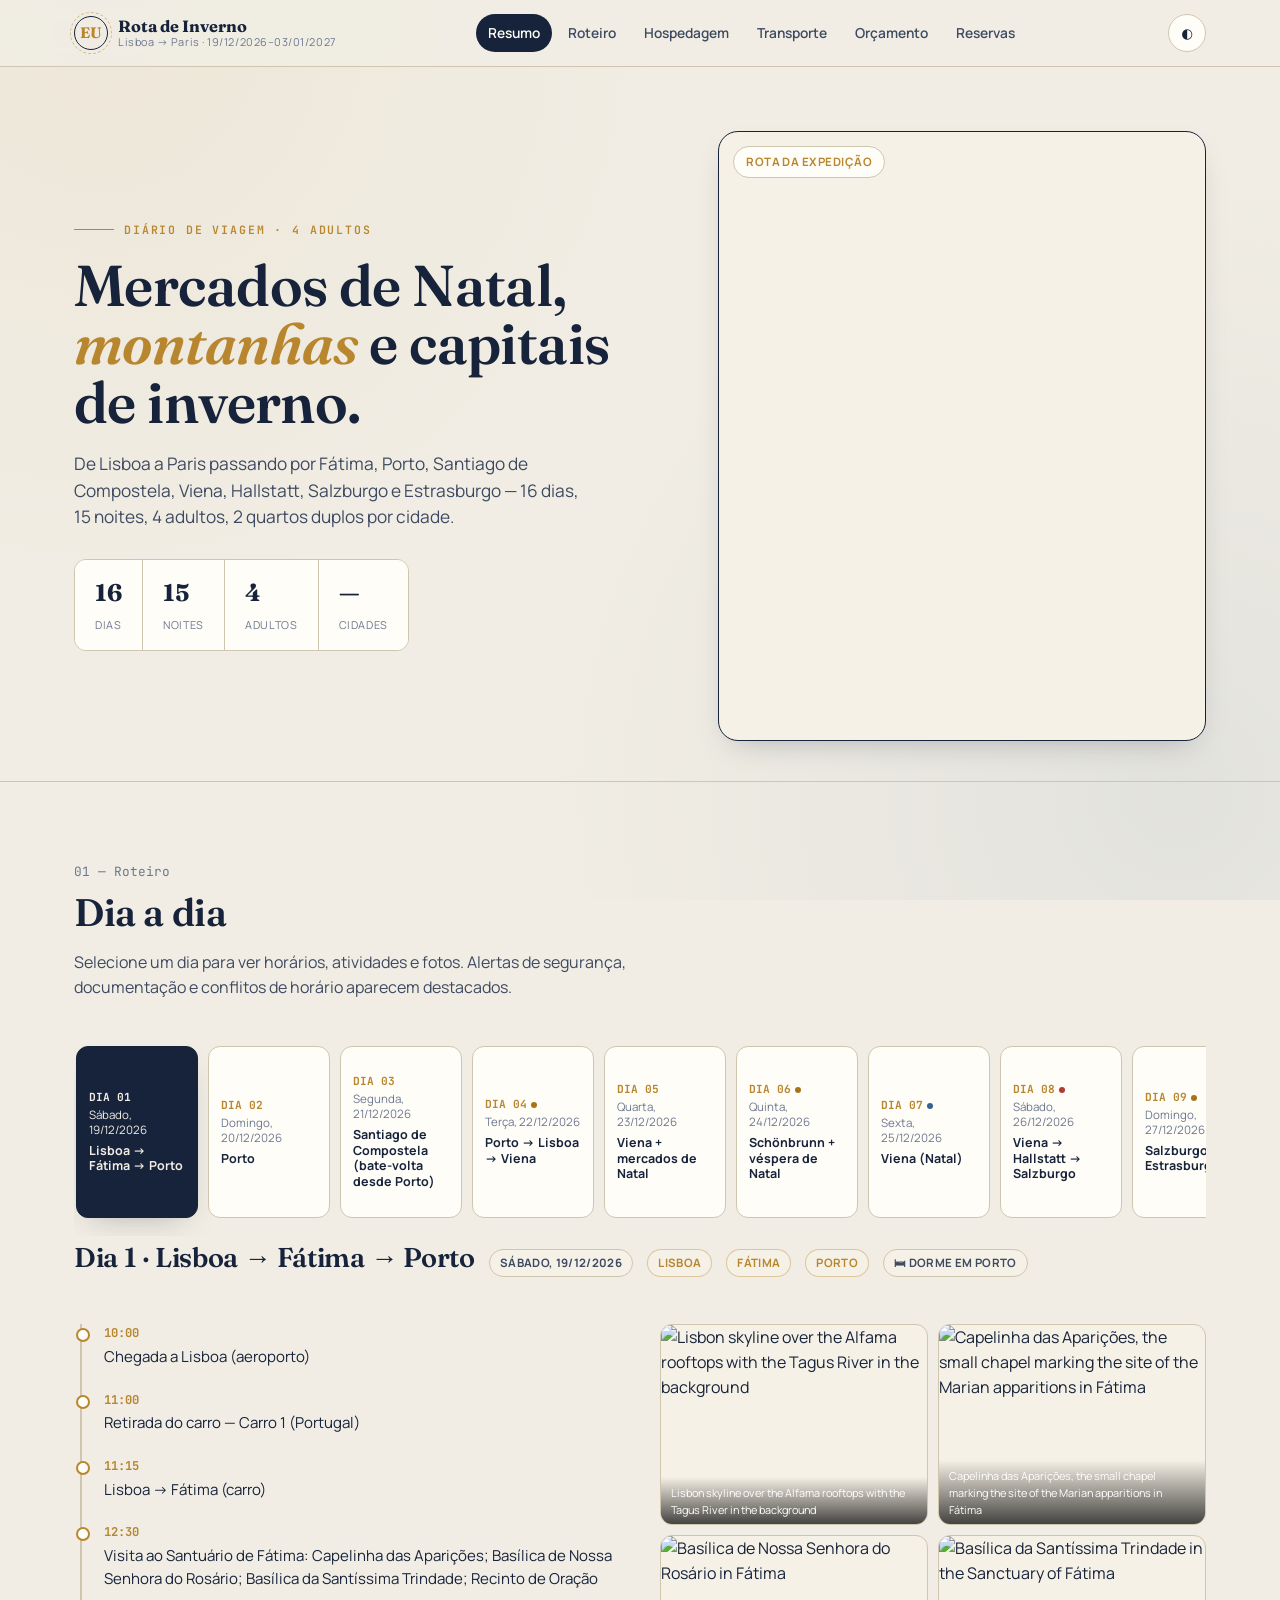
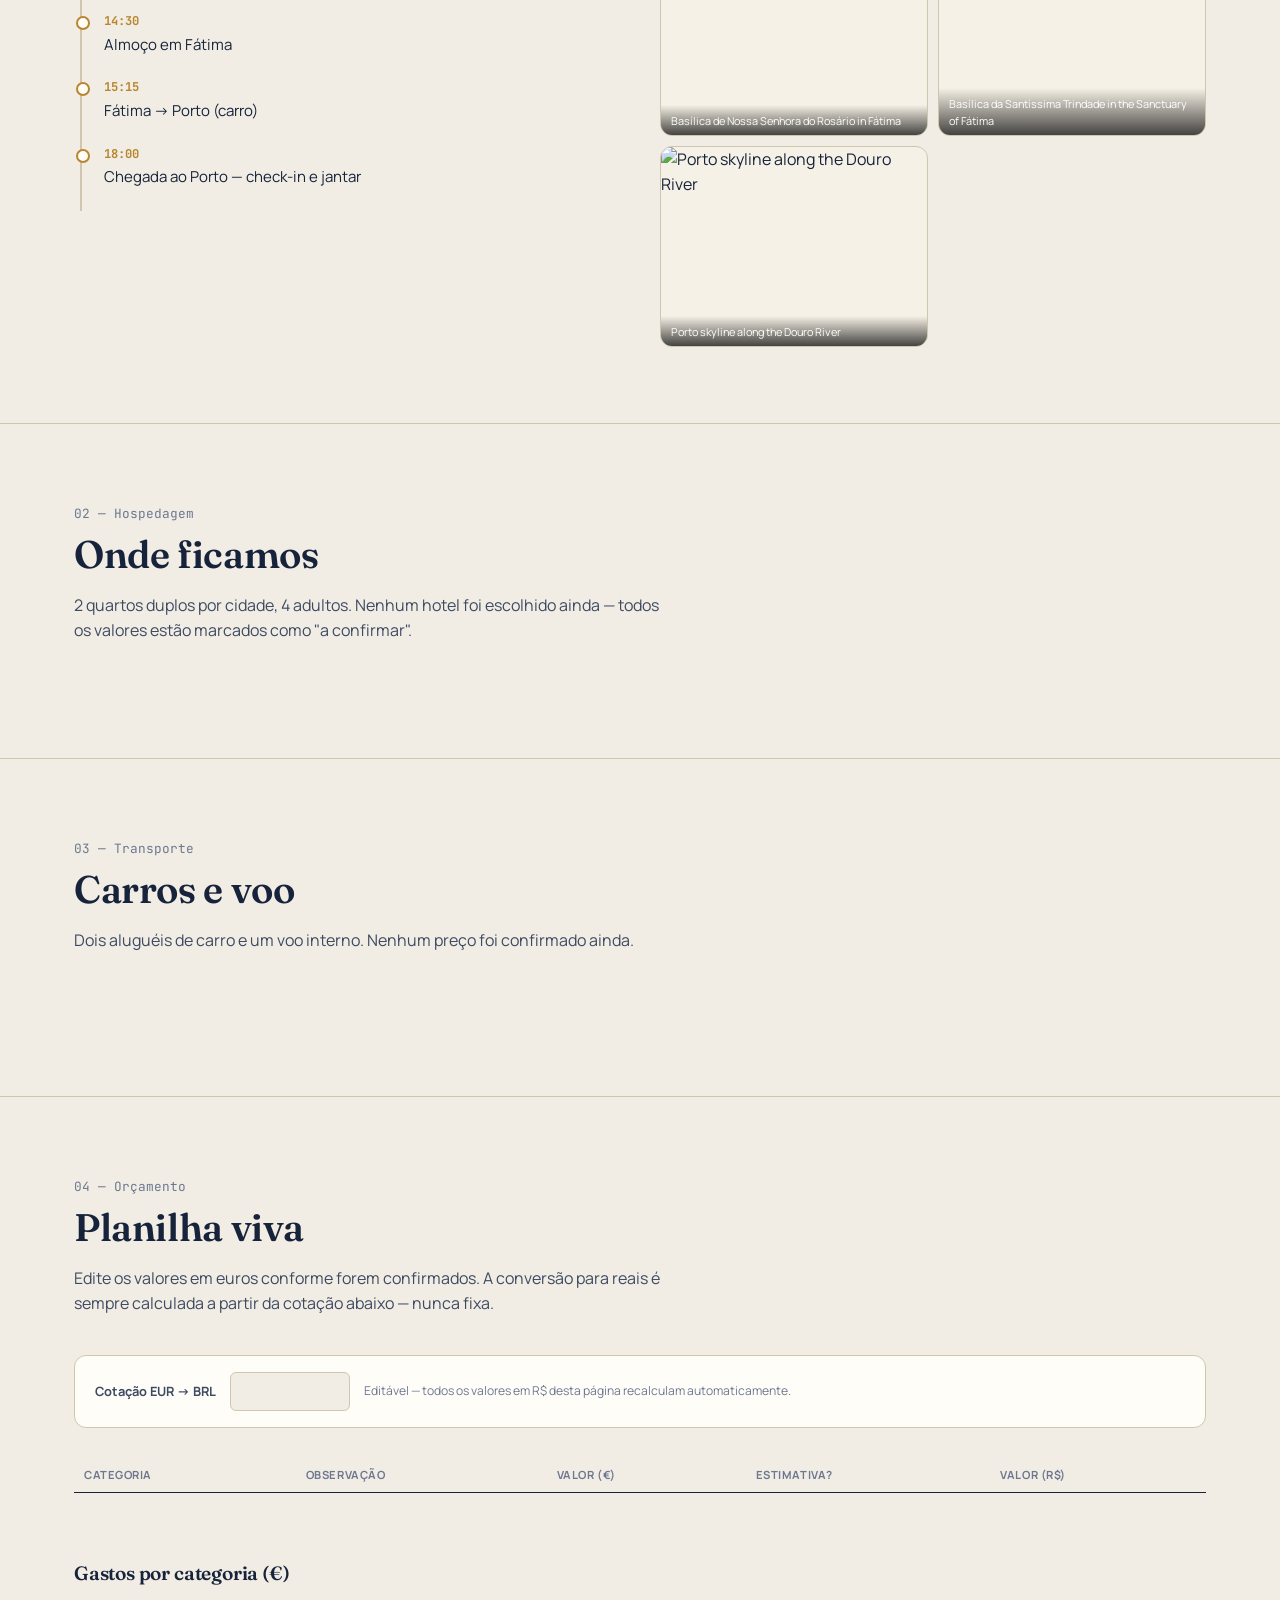
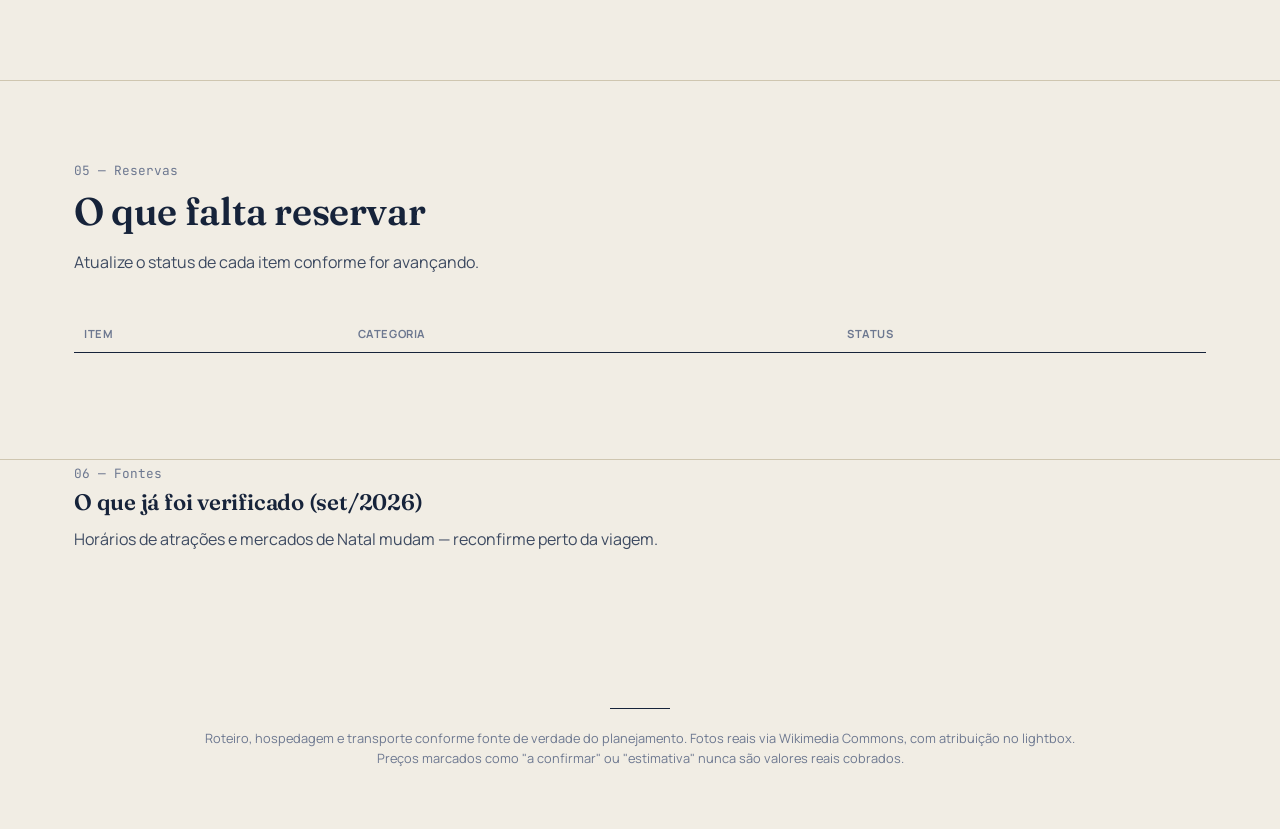
==== rota-de-inverno-site/index.html @ 92393c7c "Add files via upload" ====
<!DOCTYPE html>
<html lang="pt-BR">
<head>
<meta charset="UTF-8" />
<meta name="viewport" content="width=device-width, initial-scale=1.0" />
<title>Inverno Europeu 2026/2027 — Diário de Viagem</title>
<meta name="description" content="Roteiro interativo de 16 dias por Portugal, Espanha, Áustria e França — dezembro de 2026 a janeiro de 2027." />

<link rel="preconnect" href="https://fonts.googleapis.com">
<link rel="stylesheet" href="css/styles.css" />
<link rel="stylesheet" href="https://cdnjs.cloudflare.com/ajax/libs/leaflet/1.9.4/leaflet.min.css" />
<link rel="icon" href="data:image/svg+xml,%3Csvg xmlns='http://www.w3.org/2000/svg' viewBox='0 0 100 100'%3E%3Ccircle cx='50' cy='50' r='46' fill='none' stroke='%23b8862f' stroke-width='6'/%3E%3Ctext x='50' y='64' font-size='46' text-anchor='middle' font-family='Georgia,serif' fill='%2316233a'%3E%E2%9D%84%3C/text%3E%3C/svg%3E">
</head>
<body>

<div class="scroll-progress" id="scrollProgress"></div>

<header class="topbar">
  <div class="topbar-inner">
    <div class="brand">
      <div class="brand-mark">EU</div>
      <div class="brand-text">
        <strong>Rota de Inverno</strong>
        <span>Lisboa → Paris · 19/12/2026–03/01/2027</span>
      </div>
    </div>
    <nav class="navlinks" id="navlinks">
      <a href="#resumo" data-nav>Resumo</a>
      <a href="#roteiro" data-nav>Roteiro</a>
      <a href="#hospedagem" data-nav>Hospedagem</a>
      <a href="#transporte" data-nav>Transporte</a>
      <a href="#orcamento" data-nav>Orçamento</a>
      <a href="#reservas" data-nav>Reservas</a>
    </nav>
    <div class="topbar-actions">
      <button class="icon-btn" id="themeToggle" title="Alternar modo claro/escuro" aria-label="Alternar tema">◐</button>
      <button class="icon-btn mobile-menu-btn" id="mobileMenuBtn" title="Menu" aria-label="Abrir menu">☰</button>
    </div>
  </div>
  <nav class="mobile-nav" id="mobileNav">
    <a href="#resumo" data-nav>Resumo</a>
    <a href="#roteiro" data-nav>Roteiro</a>
    <a href="#hospedagem" data-nav>Hospedagem</a>
    <a href="#transporte" data-nav>Transporte</a>
    <a href="#orcamento" data-nav>Orçamento</a>
    <a href="#reservas" data-nav>Reservas</a>
  </nav>
</header>

<!-- ================= HERO / RESUMO ================= -->
<section class="hero" id="resumo">
  <div class="container hero-grid">
    <div>
      <div class="hero-kicker"><span class="rule"></span><span class="eyebrow">Diário de viagem · 4 adultos</span></div>
      <h1>Mercados de Natal,<br><em>montanhas</em> e capitais<br>de inverno.</h1>
      <p class="hero-sub">De Lisboa a Paris passando por Fátima, Porto, Santiago de Compostela, Viena, Hallstatt, Salzburgo e Estrasburgo — 16 dias, 15 noites, 4 adultos, 2 quartos duplos por cidade.</p>
      <div class="hero-stats">
        <div class="hero-stat"><b>16</b><span>Dias</span></div>
        <div class="hero-stat"><b>15</b><span>Noites</span></div>
        <div class="hero-stat"><b>4</b><span>Adultos</span></div>
        <div class="hero-stat"><b id="statCities">—</b><span>Cidades</span></div>
      </div>
    </div>
    <div class="hero-map-wrap">
      <span class="map-badge">Rota da expedição</span>
      <div id="route-map"></div>
    </div>
  </div>
</section>

<!-- ================= ROTEIRO ================= -->
<section class="section" id="roteiro">
  <div class="container">
    <div class="section-head">
      <div>
        <span class="section-num">01 — Roteiro</span>
        <h2>Dia a dia</h2>
        <p class="section-desc">Selecione um dia para ver horários, atividades e fotos. Alertas de segurança, documentação e conflitos de horário aparecem destacados.</p>
      </div>
    </div>
    <div class="day-rail" id="dayRail"></div>
    <div class="day-panel" id="dayPanel"></div>
  </div>
</section>

<!-- ================= HOSPEDAGEM ================= -->
<section class="section" id="hospedagem">
  <div class="container">
    <div class="section-head">
      <div>
        <span class="section-num">02 — Hospedagem</span>
        <h2>Onde ficamos</h2>
        <p class="section-desc">2 quartos duplos por cidade, 4 adultos. Nenhum hotel foi escolhido ainda — todos os valores estão marcados como "a confirmar".</p>
      </div>
    </div>
    <div class="grid-3" id="hospedagemGrid"></div>
  </div>
</section>

<!-- ================= TRANSPORTE ================= -->
<section class="section" id="transporte">
  <div class="container">
    <div class="section-head">
      <div>
        <span class="section-num">03 — Transporte</span>
        <h2>Carros e voo</h2>
        <p class="section-desc">Dois aluguéis de carro e um voo interno. Nenhum preço foi confirmado ainda.</p>
      </div>
    </div>
    <div class="grid-3" id="transporteGrid"></div>
    <div class="doc-alerts" id="docAlerts"></div>
  </div>
</section>

<!-- ================= ORÇAMENTO ================= -->
<section class="section" id="orcamento">
  <div class="container">
    <div class="section-head">
      <div>
        <span class="section-num">04 — Orçamento</span>
        <h2>Planilha viva</h2>
        <p class="section-desc">Edite os valores em euros conforme forem confirmados. A conversão para reais é sempre calculada a partir da cotação abaixo — nunca fixa.</p>
      </div>
    </div>

    <div class="rate-box">
      <label for="rateInput">Cotação EUR → BRL</label>
      <input type="number" id="rateInput" step="0.01" min="0.01" />
      <span class="rate-note">Editável — todos os valores em R$ desta página recalculam automaticamente.</span>
    </div>

    <div class="table-scroll">
      <table class="budget-table">
        <thead>
          <tr><th>Categoria</th><th>Observação</th><th>Valor (€)</th><th>Estimativa?</th><th>Valor (R$)</th></tr>
        </thead>
        <tbody id="budgetBody"></tbody>
      </table>
    </div>

    <div class="totals-row" id="budgetTotals"></div>

    <h3 style="margin-bottom:16px; font-size:1.2rem;">Gastos por categoria (€)</h3>
    <div class="bars" id="budgetBars"></div>
  </div>
</section>

<!-- ================= RESERVAS ================= -->
<section class="section" id="reservas">
  <div class="container">
    <div class="section-head">
      <div>
        <span class="section-num">05 — Reservas</span>
        <h2>O que falta reservar</h2>
        <p class="section-desc">Atualize o status de cada item conforme for avançando.</p>
      </div>
    </div>
    <div class="table-scroll">
      <table class="reservas-table">
        <thead><tr><th>Item</th><th>Categoria</th><th>Status</th></tr></thead>
        <tbody id="reservasBody"></tbody>
      </table>
    </div>
  </div>
</section>

<section class="section" id="fontes" style="padding-top:0;">
  <div class="container">
    <div class="section-head">
      <div>
        <span class="section-num">06 — Fontes</span>
        <h2 style="font-size:1.4rem;">O que já foi verificado (set/2026)</h2>
        <p class="section-desc">Horários de atrações e mercados de Natal mudam — reconfirme perto da viagem.</p>
      </div>
    </div>
    <ul id="fontesList" style="list-style:none; padding:0; margin:0; display:flex; flex-direction:column; gap:8px;"></ul>
  </div>
</section>

<footer class="footer">
  <div class="rule"></div>
  <p>Roteiro, hospedagem e transporte conforme fonte de verdade do planejamento. Fotos reais via Wikimedia Commons, com atribuição no lightbox.<br>Preços marcados como "a confirmar" ou "estimativa" nunca são valores reais cobrados.</p>
</footer>

<!-- Lightbox -->
<div class="lightbox" id="lightbox">
  <button class="lightbox-close" id="lightboxClose">×</button>
  <img id="lightboxImg" src="" alt="" />
  <div class="lightbox-cap" id="lightboxCap"></div>
</div>

<script src="https://cdnjs.cloudflare.com/ajax/libs/leaflet/1.9.4/leaflet.min.js"></script>
<script src="js/data.js"></script>
<script src="js/images-data.js"></script>
<script src="js/app.js"></script>
</body>
</html>
---- rota-de-inverno-site/css/styles.css ----
@import url('https://fonts.googleapis.com/css2?family=Fraunces:ital,opsz,wght@0,9..144,400;0,9..144,500;0,9..144,600;0,9..144,700;1,9..144,500&family=Manrope:wght@400;500;600;700;800&family=JetBrains+Mono:wght@400;600&display=swap');

:root {
  --bg: #f1ede4;
  --bg-alt: #e8e2d4;
  --surface: #fffdf8;
  --surface-2: #f6f1e6;
  --ink: #16233a;
  --ink-soft: #3d4a61;
  --ink-faint: #6d7890;
  --line: #cfc6b0;
  --line-strong: #16233a;
  --navy: #16233a;
  --navy-deep: #0d1626;
  --frost: #dfe8ec;
  --gold: #b8862f;
  --gold-soft: #d9ac5c;
  --ember: #a8432f;
  --pine: #3c5c4a;
  --danger: #b23b30;
  --danger-bg: #f7e3df;
  --warning: #a97417;
  --warning-bg: #f6ecd6;
  --info: #35638a;
  --info-bg: #dfe9f1;
  --success: #3c6b4f;
  --success-bg: #e0ebe2;
  --shadow: 0 12px 32px -16px rgba(22, 35, 58, 0.35);
  --radius-s: 6px;
  --radius-m: 12px;
  --radius-l: 20px;
  --font-display: 'Fraunces', 'Georgia', serif;
  --font-body: 'Manrope', system-ui, sans-serif;
  --font-mono: 'JetBrains Mono', monospace;
  color-scheme: light;
}

:root[data-theme="dark"] {
  --bg: #0d1420;
  --bg-alt: #0a0f18;
  --surface: #131c2c;
  --surface-2: #182236;
  --ink: #eef1f6;
  --ink-soft: #b7c2d6;
  --ink-faint: #7c8aa3;
  --line: #2a3550;
  --line-strong: #4a5b80;
  --navy: #dfe8ec;
  --navy-deep: #f1ede4;
  --frost: #182236;
  --gold: #e0b463;
  --gold-soft: #edcb8c;
  --ember: #d9705a;
  --pine: #7fb096;
  --danger: #e2695a;
  --danger-bg: #331d1b;
  --warning: #e0b463;
  --warning-bg: #332a15;
  --info: #7bacd6;
  --info-bg: #16283a;
  --success: #7fc298;
  --success-bg: #16301f;
  --shadow: 0 20px 44px -18px rgba(0, 0, 0, 0.6);
  color-scheme: dark;
}

@media (prefers-color-scheme: dark) {
  :root:not([data-theme="light"]) {
    --bg: #0d1420;
    --bg-alt: #0a0f18;
    --surface: #131c2c;
    --surface-2: #182236;
    --ink: #eef1f6;
    --ink-soft: #b7c2d6;
    --ink-faint: #7c8aa3;
    --line: #2a3550;
    --line-strong: #4a5b80;
    --navy: #dfe8ec;
    --navy-deep: #f1ede4;
    --frost: #182236;
    --gold: #e0b463;
    --gold-soft: #edcb8c;
    --ember: #d9705a;
    --pine: #7fb096;
    --danger: #e2695a;
    --danger-bg: #331d1b;
    --warning: #e0b463;
    --warning-bg: #332a15;
    --info: #7bacd6;
    --info-bg: #16283a;
    --success: #7fc298;
    --success-bg: #16301f;
    --shadow: 0 20px 44px -18px rgba(0, 0, 0, 0.6);
    color-scheme: dark;
  }
}

* { box-sizing: border-box; }
html { scroll-behavior: smooth; }
body {
  margin: 0;
  background: var(--bg);
  color: var(--ink);
  font-family: var(--font-body);
  font-size: 16px;
  line-height: 1.55;
  transition: background .3s ease, color .3s ease;
  background-image:
    radial-gradient(circle at 8% 4%, rgba(184,134,47,0.06), transparent 40%),
    radial-gradient(circle at 92% 88%, rgba(53,99,138,0.08), transparent 45%);
  background-attachment: fixed;
}
img { max-width: 100%; display: block; }
a { color: inherit; }
h1, h2, h3, h4 { font-family: var(--font-display); font-weight: 600; margin: 0; letter-spacing: -0.01em; }
p { margin: 0; }
button { font-family: var(--font-body); cursor: pointer; }
.mono { font-family: var(--font-mono); }

.eyebrow {
  font-family: var(--font-mono);
  text-transform: uppercase;
  letter-spacing: 0.16em;
  font-size: 0.72rem;
  color: var(--gold);
  font-weight: 600;
}

.container { max-width: 1180px; margin: 0 auto; padding: 0 24px; }

/* ---------------- Topbar ---------------- */
.topbar {
  position: sticky; top: 0; z-index: 100;
  background: color-mix(in srgb, var(--bg) 88%, transparent);
  backdrop-filter: blur(10px);
  border-bottom: 1px solid var(--line);
}
.topbar-inner {
  max-width: 1180px; margin: 0 auto; padding: 14px 24px;
  display: flex; align-items: center; justify-content: space-between; gap: 16px;
}
.brand { display: flex; align-items: center; gap: 10px; }
.brand-mark {
  width: 34px; height: 34px; border-radius: 50%;
  border: 1.5px solid var(--line-strong);
  display: flex; align-items: center; justify-content: center;
  font-family: var(--font-display); font-weight: 700; font-size: 0.95rem;
  color: var(--gold);
  position: relative;
}
.brand-mark::after {
  content: ''; position: absolute; inset: -5px;
  border: 1px dashed var(--gold); border-radius: 50%; opacity: 0.5;
}
.brand-text { display: flex; flex-direction: column; line-height: 1.1; }
.brand-text strong { font-family: var(--font-display); font-size: 1.02rem; }
.brand-text span { font-size: 0.68rem; color: var(--ink-faint); letter-spacing: 0.05em; }

.navlinks { display: flex; gap: 4px; }
.navlinks a {
  text-decoration: none; font-size: 0.86rem; font-weight: 600; color: var(--ink-soft);
  padding: 8px 12px; border-radius: 999px; transition: all .2s ease;
  position: relative;
}
.navlinks a:hover { color: var(--ink); background: var(--surface-2); }
.navlinks a.active { color: var(--bg); background: var(--ink); }
:root[data-theme="dark"] .navlinks a.active,
@media (prefers-color-scheme: dark) { .navlinks a.active { color: var(--navy-deep); background: var(--gold-soft); } }
.navlinks a.active { color: var(--surface); background: var(--navy); }

.topbar-actions { display: flex; align-items: center; gap: 10px; }
.icon-btn {
  width: 38px; height: 38px; border-radius: 50%; border: 1px solid var(--line);
  background: var(--surface); color: var(--ink); display: flex; align-items: center; justify-content: center;
  transition: all .2s ease;
}
.icon-btn:hover { border-color: var(--gold); color: var(--gold); }
.mobile-menu-btn { display: none; }
.mobile-nav {
  display: none; flex-direction: column; gap: 2px; padding: 8px 24px 16px;
  border-top: 1px solid var(--line);
}
.mobile-nav a {
  text-decoration: none; color: var(--ink-soft); font-weight: 700; font-size: 0.92rem;
  padding: 12px 4px; border-bottom: 1px dashed var(--line);
}
.mobile-nav a.active { color: var(--gold); }
.mobile-nav.open { display: flex; }

/* ---------------- Hero ---------------- */
.hero {
  position: relative; padding: 64px 0 40px; overflow: hidden;
  border-bottom: 1px solid var(--line);
}
.hero-grid { display: grid; grid-template-columns: 1.1fr 0.9fr; gap: 48px; align-items: center; }
.hero-kicker { display: flex; align-items: center; gap: 10px; margin-bottom: 18px; }
.hero-kicker .rule { width: 40px; height: 1px; background: var(--gold); }
.hero h1 {
  font-size: clamp(2.4rem, 5vw, 3.6rem); line-height: 1.02; margin-bottom: 18px;
}
.hero h1 em { font-style: italic; color: var(--gold); }
.hero-sub { font-size: 1.08rem; color: var(--ink-soft); max-width: 46ch; margin-bottom: 28px; }
.hero-stats { display: grid; grid-template-columns: repeat(4, auto); gap: 0; border: 1px solid var(--line); border-radius: var(--radius-m); overflow: hidden; width: max-content; }
.hero-stat { padding: 14px 20px; border-right: 1px solid var(--line); background: var(--surface); }
.hero-stat:last-child { border-right: none; }
.hero-stat b { display: block; font-family: var(--font-display); font-size: 1.5rem; color: var(--navy); }
:root[data-theme="dark"] .hero-stat b { color: var(--ink); }
.hero-stat span { font-size: 0.68rem; text-transform: uppercase; letter-spacing: 0.06em; color: var(--ink-faint); }

.hero-map-wrap {
  border-radius: var(--radius-l); overflow: hidden; border: 1px solid var(--line-strong);
  box-shadow: var(--shadow); position: relative; aspect-ratio: 4/5; background: var(--surface-2);
}
#route-map { width: 100%; height: 100%; }
.map-badge {
  position: absolute; top: 14px; left: 14px; z-index: 500;
  background: var(--surface); border: 1px solid var(--line); border-radius: 999px;
  padding: 6px 12px; font-size: 0.72rem; font-weight: 700; letter-spacing: 0.04em;
  text-transform: uppercase; color: var(--gold); box-shadow: var(--shadow);
}

/* ---------------- Section shell ---------------- */
.section { padding: 76px 0; border-bottom: 1px solid var(--line); }
.section:last-of-type { border-bottom: none; }
.section-head { display: flex; justify-content: space-between; align-items: flex-end; gap: 24px; margin-bottom: 40px; flex-wrap: wrap; }
.section-head h2 { font-size: clamp(1.8rem, 3vw, 2.4rem); }
.section-num { font-family: var(--font-mono); color: var(--ink-faint); font-size: 0.8rem; }
.section-desc { color: var(--ink-soft); max-width: 60ch; margin-top: 8px; }

/* ---------------- Alerts ---------------- */
.alert { display: flex; gap: 10px; padding: 12px 16px; border-radius: var(--radius-s); font-size: 0.88rem; border: 1px solid; margin-bottom: 10px; }
.alert-icon { flex: none; font-family: var(--font-mono); font-weight: 700; }
.alert-danger { background: var(--danger-bg); color: var(--danger); border-color: color-mix(in srgb, var(--danger) 40%, transparent); }
.alert-warning { background: var(--warning-bg); color: var(--warning); border-color: color-mix(in srgb, var(--warning) 40%, transparent); }
.alert-info { background: var(--info-bg); color: var(--info); border-color: color-mix(in srgb, var(--info) 40%, transparent); }

/* ---------------- Day navigator ---------------- */
.day-rail { display: flex; gap: 10px; overflow-x: auto; padding: 6px 2px 18px; scrollbar-width: thin; }
.day-pill {
  flex: none; width: 122px; border: 1px solid var(--line); border-radius: var(--radius-m);
  background: var(--surface); padding: 12px; text-align: left; transition: all .2s ease;
}
.day-pill:hover { border-color: var(--gold); transform: translateY(-2px); }
.day-pill.active { border-color: var(--navy); background: var(--navy); box-shadow: var(--shadow); }
:root[data-theme="dark"] .day-pill.active, .day-pill.active { background: var(--navy); }
.day-pill.active .day-pill-n, .day-pill.active .day-pill-date, .day-pill.active .day-pill-title { color: var(--bg); }
:root[data-theme="dark"] .day-pill.active .day-pill-n,
:root[data-theme="dark"] .day-pill.active .day-pill-date,
:root[data-theme="dark"] .day-pill.active .day-pill-title { color: var(--navy-deep); }
.day-pill-n { font-family: var(--font-mono); font-size: 0.7rem; color: var(--gold); font-weight: 700; }
.day-pill-date { font-size: 0.72rem; color: var(--ink-faint); margin: 3px 0 6px; text-transform: capitalize; }
.day-pill-title { font-size: 0.78rem; font-weight: 700; color: var(--ink); line-height: 1.25; }
.day-pill-dot { display: inline-block; width: 6px; height: 6px; border-radius: 50%; margin-left: 4px; vertical-align: middle; }

.day-panel { display: grid; grid-template-columns: 1fr 1fr; gap: 40px; }
.day-panel-head { grid-column: 1 / -1; display: flex; align-items: baseline; gap: 14px; flex-wrap: wrap; margin-bottom: 6px; }
.day-panel-head h3 { font-size: 1.7rem; }
.badge {
  display: inline-flex; align-items: center; gap: 6px; font-size: 0.72rem; font-weight: 700;
  padding: 4px 10px; border-radius: 999px; background: var(--surface-2); border: 1px solid var(--line);
  text-transform: uppercase; letter-spacing: 0.03em; color: var(--ink-soft);
}
.badge-city { color: var(--gold); border-color: color-mix(in srgb, var(--gold) 40%, transparent); }

.timeline { display: flex; flex-direction: column; gap: 0; border-left: 2px solid var(--line); padding-left: 22px; margin-left: 6px; }
.timeline-item { position: relative; padding-bottom: 22px; }
.timeline-item::before {
  content: ''; position: absolute; left: -28px; top: 4px; width: 10px; height: 10px; border-radius: 50%;
  background: var(--surface); border: 2px solid var(--gold);
}
.timeline-item.highlight::before { background: var(--gold); }
.timeline-time { font-family: var(--font-mono); font-size: 0.76rem; color: var(--gold); font-weight: 700; }
.timeline-text { font-size: 0.94rem; color: var(--ink); margin-top: 2px; }
.timeline-item.highlight .timeline-text { font-weight: 700; }

.gallery { display: grid; grid-template-columns: 1fr 1fr; gap: 10px; align-content: start; }
.gallery-item {
  position: relative; border-radius: var(--radius-m); overflow: hidden; aspect-ratio: 4/3;
  border: 1px solid var(--line); cursor: zoom-in; background: var(--surface-2);
}
.gallery-item img { width: 100%; height: 100%; object-fit: cover; transition: transform .5s ease; }
.gallery-item:hover img { transform: scale(1.06); }
.gallery-cap {
  position: absolute; left: 0; right: 0; bottom: 0; padding: 8px 10px 6px;
  font-size: 0.68rem; color: #fff; background: linear-gradient(to top, rgba(0,0,0,0.72), transparent);
}
.gallery-placeholder {
  width: 100%; height: 100%; display: flex; align-items: center; justify-content: center; flex-direction: column; gap: 6px;
  color: var(--ink-faint); font-size: 0.7rem; text-align: center; padding: 10px;
  background: repeating-linear-gradient(135deg, var(--surface-2), var(--surface-2) 8px, var(--surface) 8px, var(--surface) 16px);
}

/* ---------------- Cards (hospedagem/transporte) ---------------- */
.grid-3 { display: grid; grid-template-columns: repeat(auto-fit, minmax(260px, 1fr)); gap: 20px; }
.card {
  background: var(--surface); border: 1px solid var(--line); border-radius: var(--radius-m);
  padding: 22px; position: relative; overflow: hidden;
}
.card::before {
  content: ''; position: absolute; top: 0; left: 0; width: 4px; height: 100%; background: var(--gold);
}
.card-head { display: flex; justify-content: space-between; align-items: flex-start; margin-bottom: 14px; }
.card-head h4 { font-size: 1.2rem; }
.card-kv { display: flex; justify-content: space-between; padding: 7px 0; border-bottom: 1px dashed var(--line); font-size: 0.86rem; }
.card-kv:last-child { border-bottom: none; }
.card-kv span:first-child { color: var(--ink-faint); }
.card-kv span:last-child { font-weight: 600; }
.pill-tbc { color: var(--warning); font-weight: 700; font-size: 0.72rem; text-transform: uppercase; background: var(--warning-bg); padding: 2px 8px; border-radius: 999px; }

.doc-alerts { margin-top: 28px; display: flex; flex-direction: column; gap: 10px; }

/* ---------------- Orçamento ---------------- */
.rate-box {
  display: flex; align-items: center; gap: 14px; background: var(--surface); border: 1px solid var(--line);
  border-radius: var(--radius-m); padding: 16px 20px; margin-bottom: 30px; flex-wrap: wrap;
}
.rate-box label { font-size: 0.8rem; color: var(--ink-soft); font-weight: 700; }
.rate-box input {
  width: 120px; padding: 8px 10px; border-radius: var(--radius-s); border: 1px solid var(--line);
  background: var(--bg); color: var(--ink); font-family: var(--font-mono); font-size: 1rem; font-weight: 700;
}
.rate-note { font-size: 0.76rem; color: var(--ink-faint); }

.table-scroll { overflow-x: auto; -webkit-overflow-scrolling: touch; margin-bottom: 30px; }
.budget-table { width: 100%; min-width: 560px; border-collapse: collapse; margin-bottom: 0; }
.budget-table th { text-align: left; font-size: 0.7rem; text-transform: uppercase; letter-spacing: 0.05em; color: var(--ink-faint); padding: 8px 10px; border-bottom: 1px solid var(--line-strong); }
.budget-table td { padding: 9px 10px; border-bottom: 1px solid var(--line); font-size: 0.88rem; vertical-align: middle; }
.budget-table tr:hover td { background: var(--surface-2); }
.budget-table input[type="number"] {
  width: 100px; padding: 6px 8px; border-radius: var(--radius-s); border: 1px solid var(--line);
  background: var(--surface); color: var(--ink); font-family: var(--font-mono);
}
.budget-table .brl-cell { color: var(--pine); font-weight: 700; font-family: var(--font-mono); }
.est-toggle { display: flex; align-items: center; gap: 6px; font-size: 0.72rem; color: var(--ink-faint); }
.totals-row { display: grid; grid-template-columns: repeat(auto-fit, minmax(200px, 1fr)); gap: 16px; margin-bottom: 36px; }
.total-card { background: var(--navy); color: var(--bg); border-radius: var(--radius-m); padding: 20px; }
:root[data-theme="dark"] .total-card { background: var(--surface-2); color: var(--ink); border: 1px solid var(--gold); }
.total-card span { font-size: 0.7rem; text-transform: uppercase; letter-spacing: 0.06em; opacity: 0.7; }
.total-card b { display: block; font-family: var(--font-display); font-size: 1.7rem; margin-top: 4px; }
.total-card small { display: block; font-size: 0.76rem; opacity: 0.75; margin-top: 2px; }

.bars { display: flex; flex-direction: column; gap: 10px; }
.bar-row { display: grid; grid-template-columns: 200px 1fr 90px; align-items: center; gap: 12px; font-size: 0.8rem; }
.bar-track { height: 12px; background: var(--surface-2); border-radius: 999px; overflow: hidden; border: 1px solid var(--line); }
.bar-fill { height: 100%; background: linear-gradient(90deg, var(--gold), var(--ember)); border-radius: 999px; transition: width .5s ease; }

/* ---------------- Reservas ---------------- */
.reservas-table { width: 100%; min-width: 420px; border-collapse: collapse; }
.reservas-table th { text-align: left; font-size: 0.7rem; text-transform: uppercase; letter-spacing: 0.05em; color: var(--ink-faint); padding: 10px; border-bottom: 1px solid var(--line-strong); }
.reservas-table td { padding: 11px 10px; border-bottom: 1px solid var(--line); font-size: 0.9rem; }
.reservas-table tr:hover td { background: var(--surface-2); }
select.status-select {
  border: 1px solid var(--line); border-radius: 999px; padding: 6px 26px 6px 12px; font-weight: 700; font-size: 0.78rem;
  font-family: var(--font-body); appearance: none; background-repeat: no-repeat; background-position: right 10px center;
  background-size: 10px;
}

/* ---------------- Lightbox ---------------- */
.lightbox { position: fixed; inset: 0; z-index: 1000; background: rgba(8,12,20,0.92); display: none; align-items: center; justify-content: center; padding: 40px; flex-direction: column; }
.lightbox.open { display: flex; }
.lightbox img { max-width: min(90vw, 1000px); max-height: 72vh; border-radius: var(--radius-m); box-shadow: var(--shadow); }
.lightbox-cap { color: #eee; font-size: 0.82rem; margin-top: 14px; max-width: 700px; text-align: center; }
.lightbox-cap a { color: var(--gold-soft); }
.lightbox-close { position: absolute; top: 24px; right: 28px; color: #fff; font-size: 1.6rem; background: none; border: none; }

/* ---------------- Footer ---------------- */
.footer { padding: 40px 0 60px; text-align: center; color: var(--ink-faint); font-size: 0.8rem; }
.footer .rule { width: 60px; height: 1px; background: var(--line-strong); margin: 0 auto 20px; }

/* ---------------- Scroll progress ---------------- */
.scroll-progress { position: fixed; top: 0; left: 0; height: 3px; background: linear-gradient(90deg, var(--gold), var(--ember)); z-index: 200; width: 0%; transition: width .1s linear; }

/* ---------------- Leaflet overrides ---------------- */
.leaflet-popup-content-wrapper { background: var(--surface); color: var(--ink); border-radius: var(--radius-s); }
.leaflet-popup-tip { background: var(--surface); }
.leaflet-container { background: var(--bg-alt); font-family: var(--font-body); }
.leaflet-tile-pane { filter: grayscale(0.55) sepia(0.18) saturate(1.1) brightness(1.02) contrast(0.96); }
:root[data-theme="dark"] .leaflet-tile-pane { filter: grayscale(0.6) sepia(0.15) saturate(0.9) brightness(0.62) contrast(1.05) invert(0.92) hue-rotate(180deg); }
@media (prefers-color-scheme: dark) {
  :root:not([data-theme="light"]) .leaflet-tile-pane { filter: grayscale(0.6) sepia(0.15) saturate(0.9) brightness(0.62) contrast(1.05) invert(0.92) hue-rotate(180deg); }
}

/* ---------------- Responsive ---------------- */
@media (max-width: 980px) {
  .hero-grid { grid-template-columns: 1fr; }
  .day-panel { grid-template-columns: 1fr; }
  .navlinks { display: none; }
  .mobile-menu-btn { display: flex; }
}
@media (max-width: 640px) {
  .hero-stats { grid-template-columns: repeat(2, 1fr); width: 100%; }
  .hero-stat { border-right: none; border-bottom: 1px solid var(--line); }
  .section { padding: 52px 0; }
  .bar-row { grid-template-columns: 110px 1fr 70px; font-size: 0.72rem; }
  .gallery { grid-template-columns: 1fr; }
}
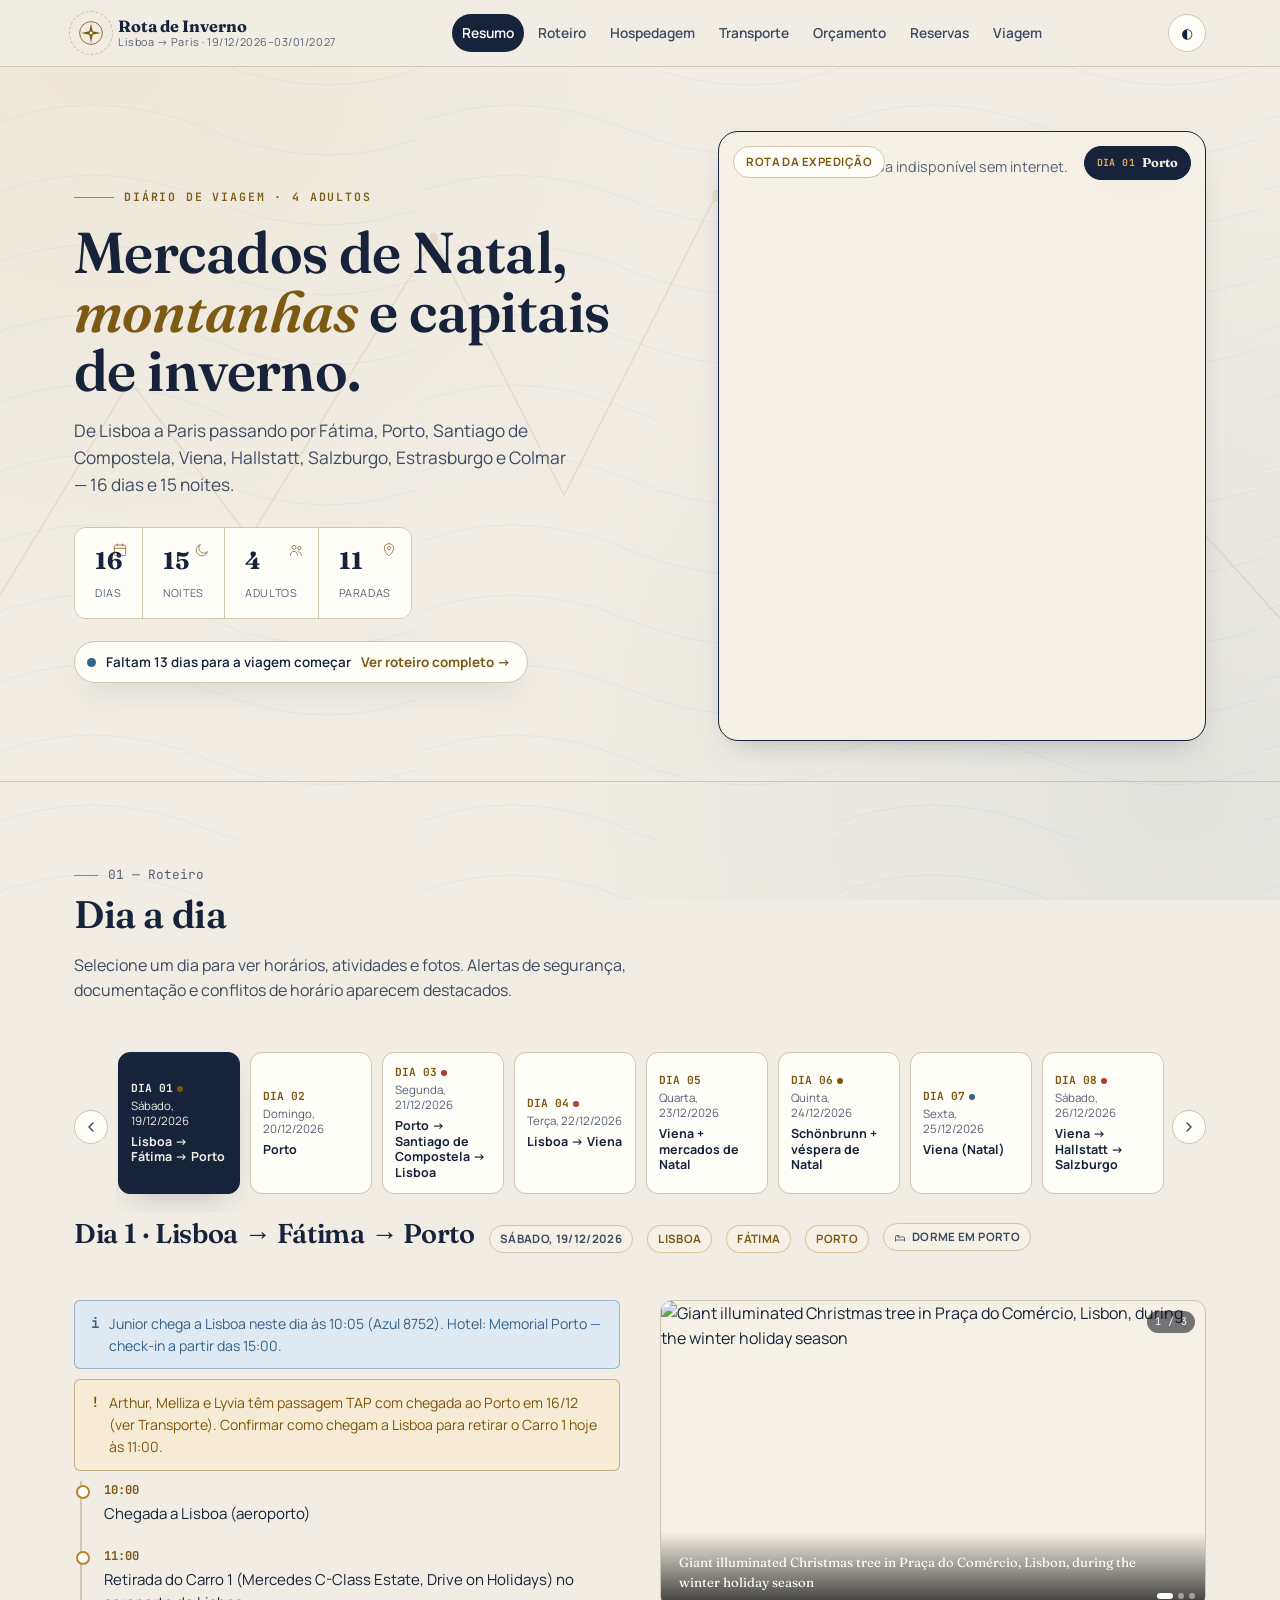
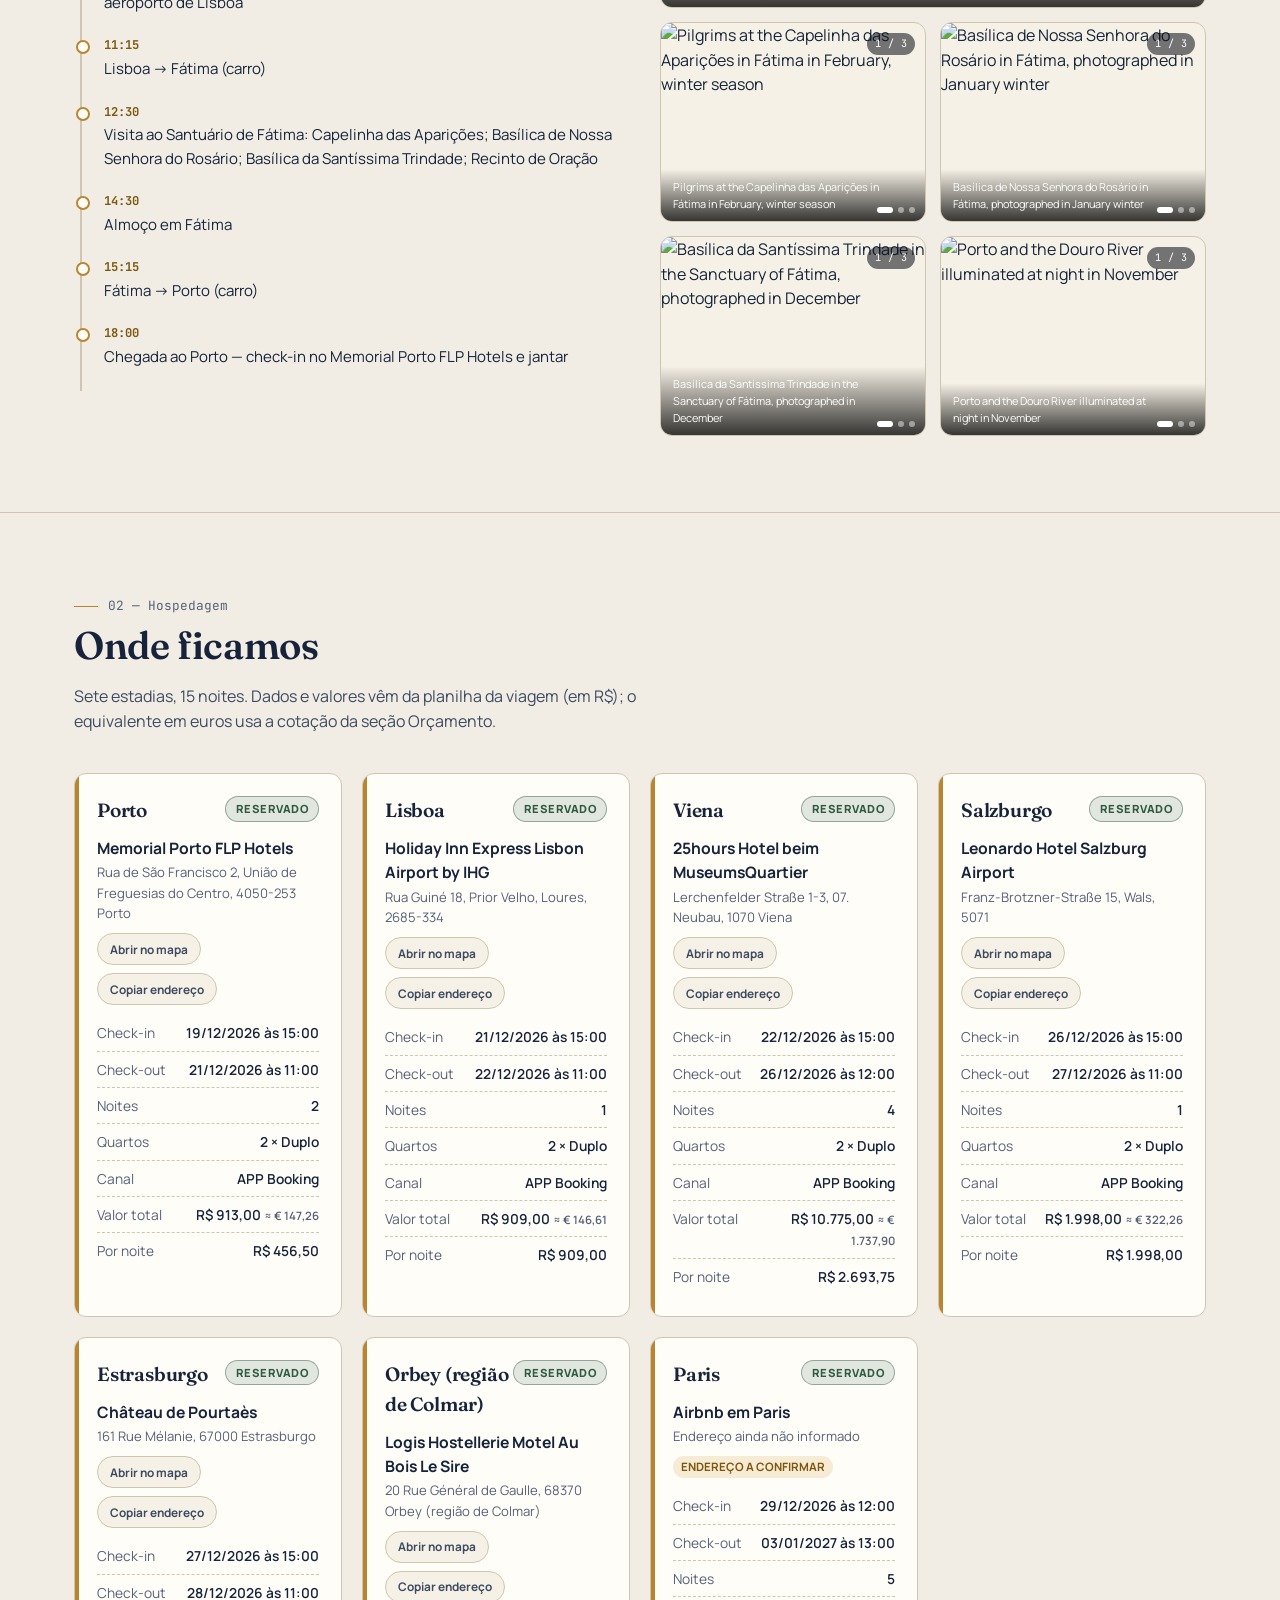
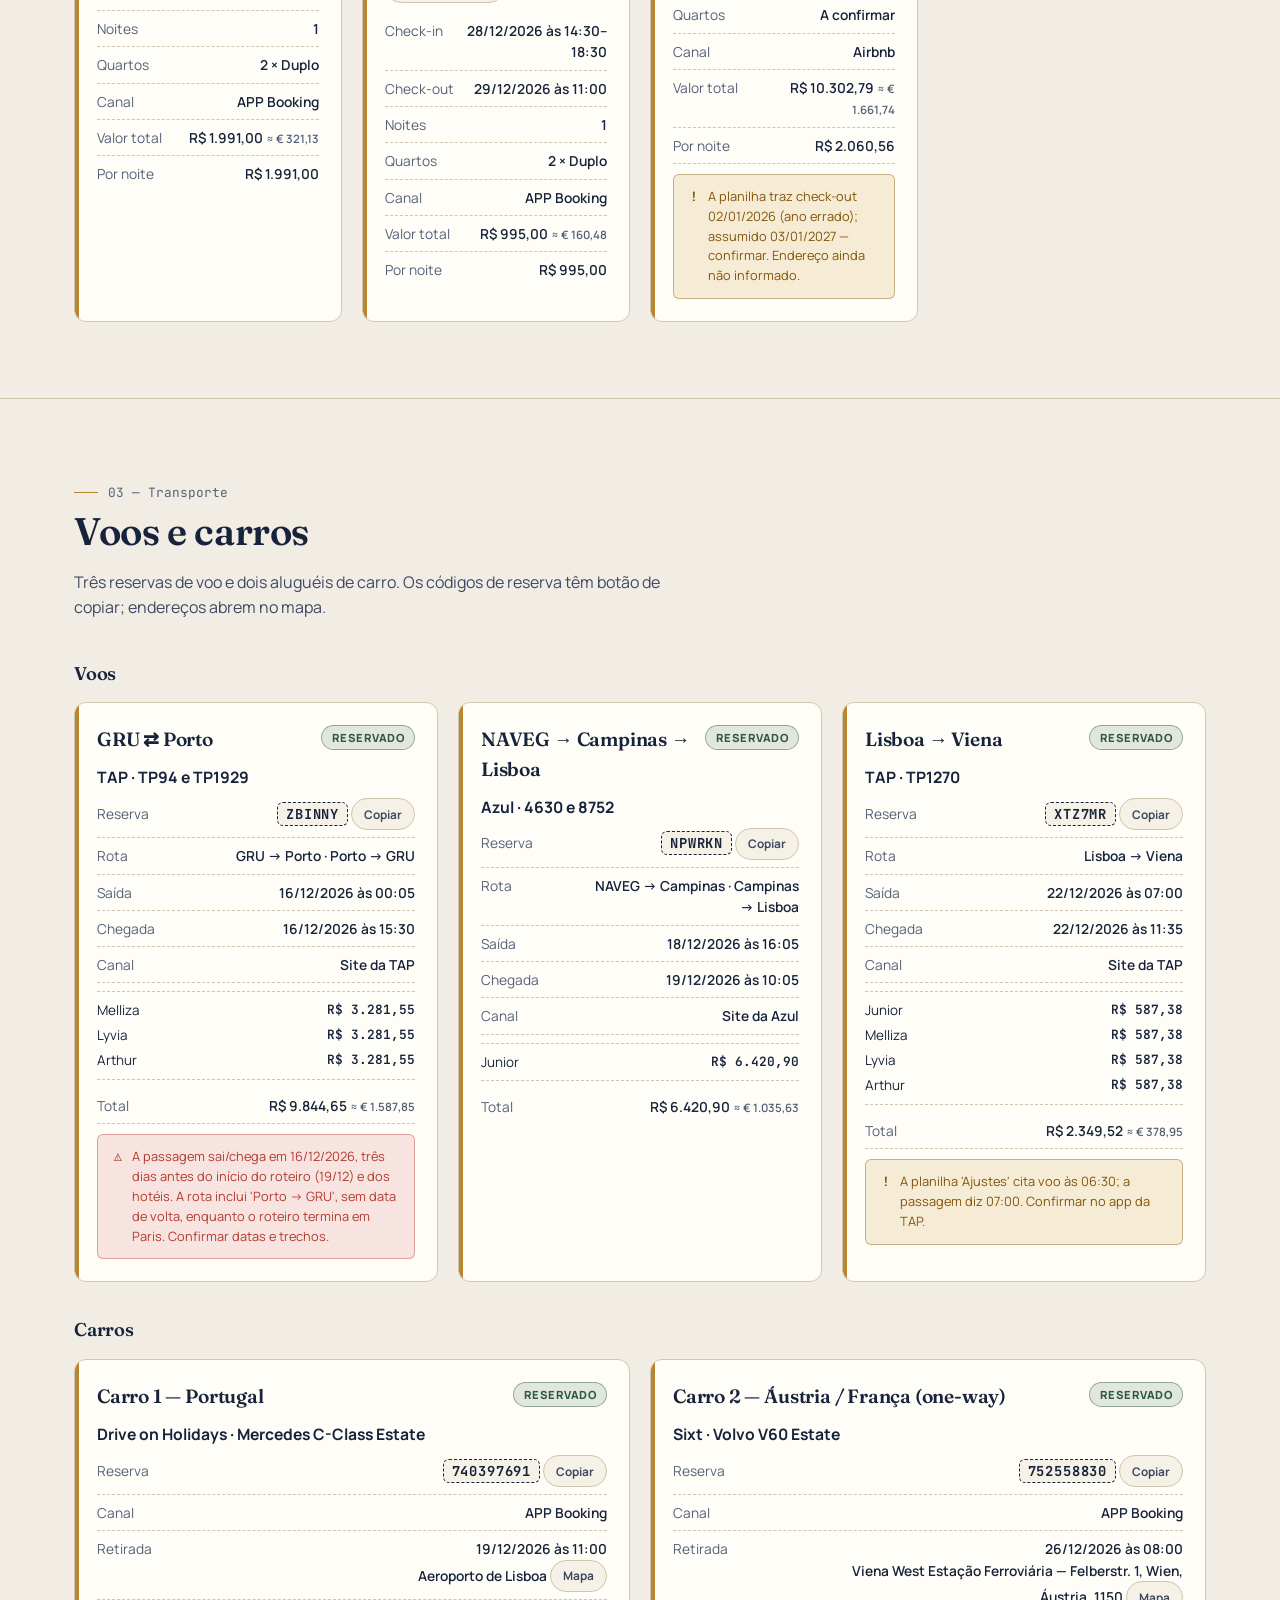
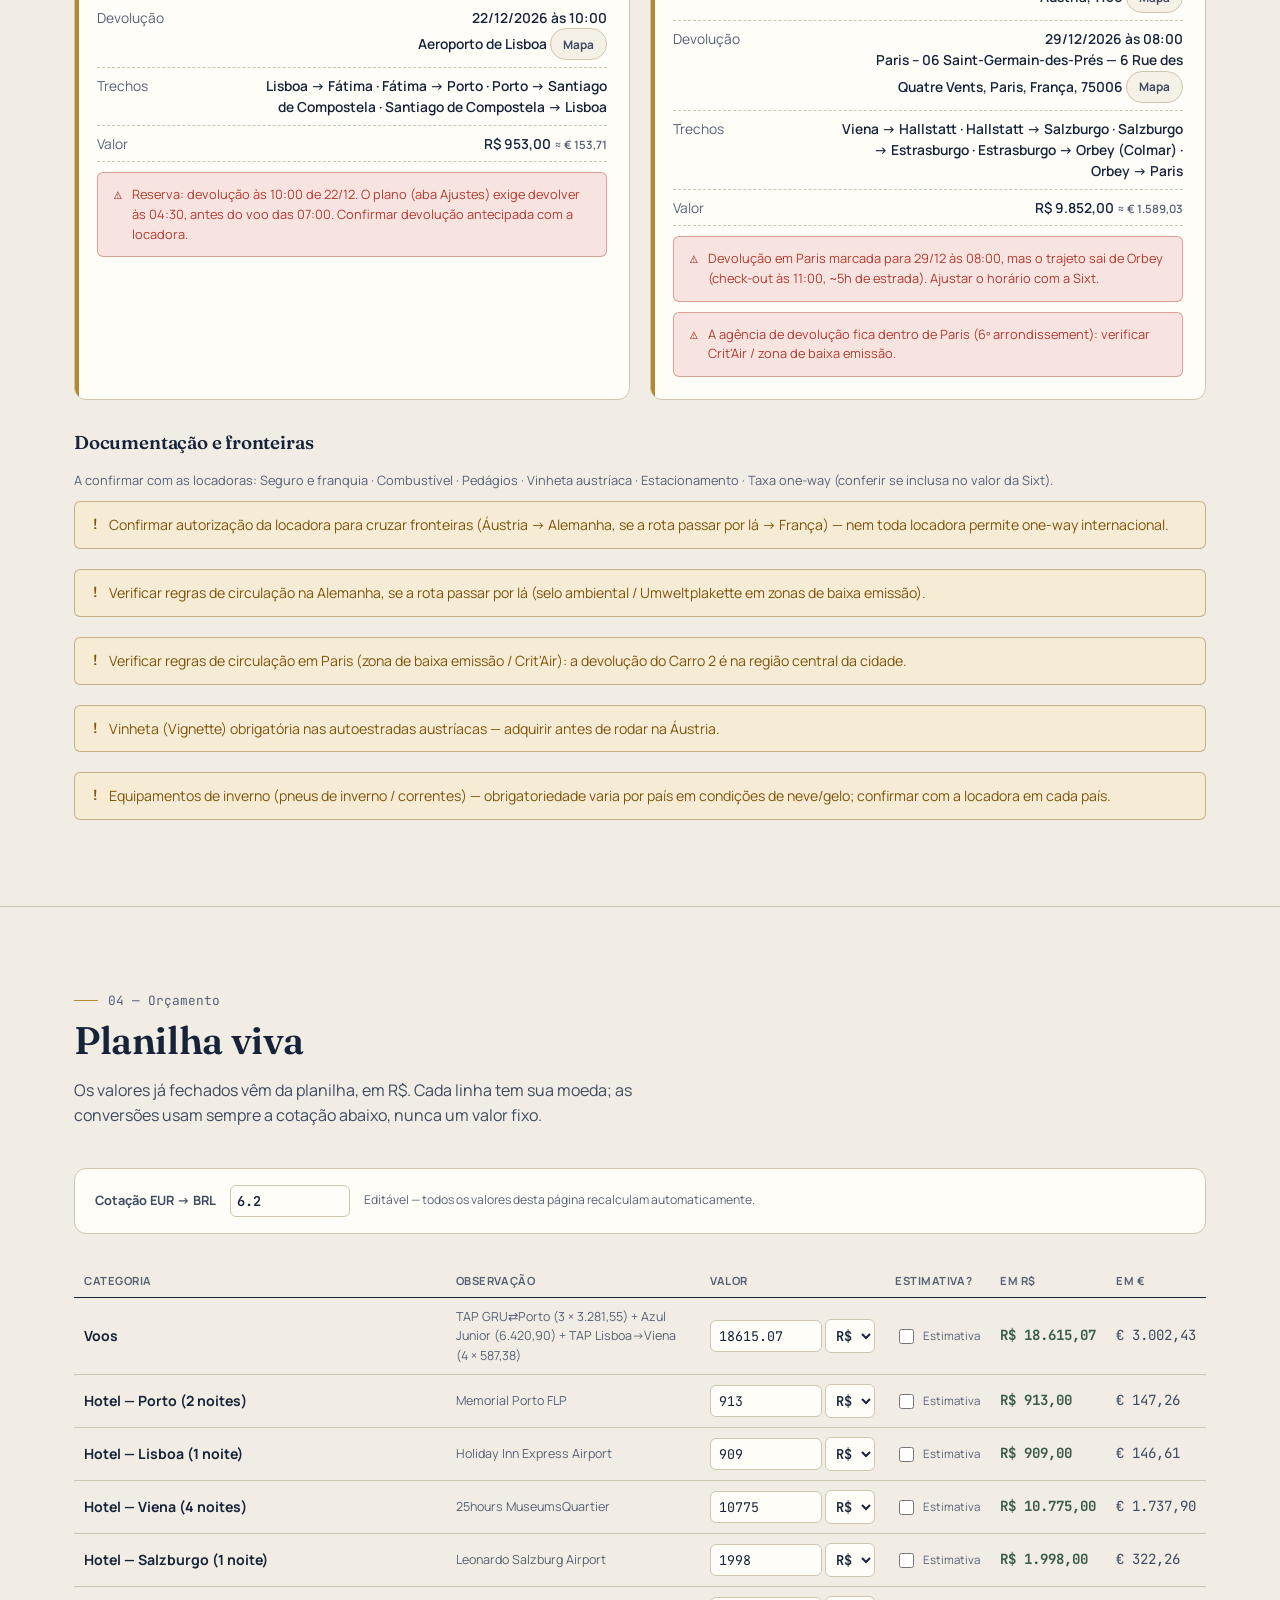
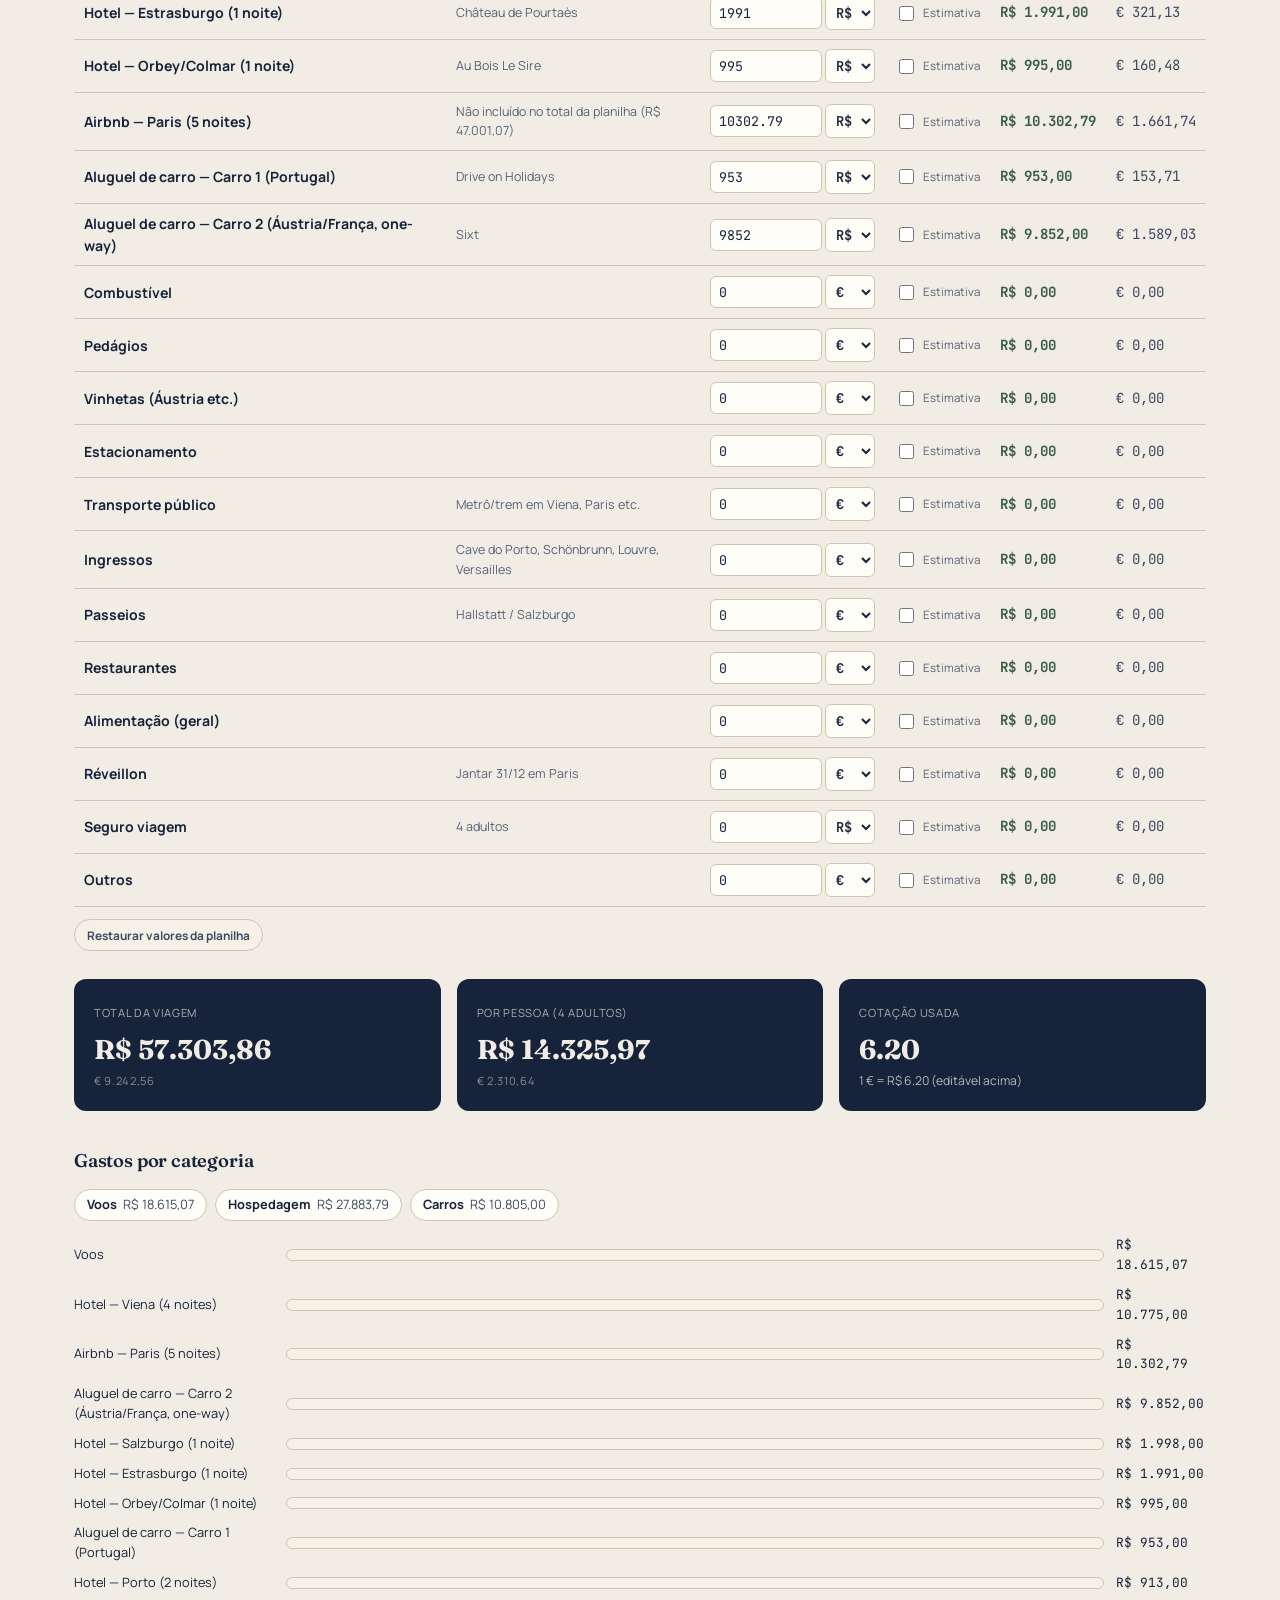
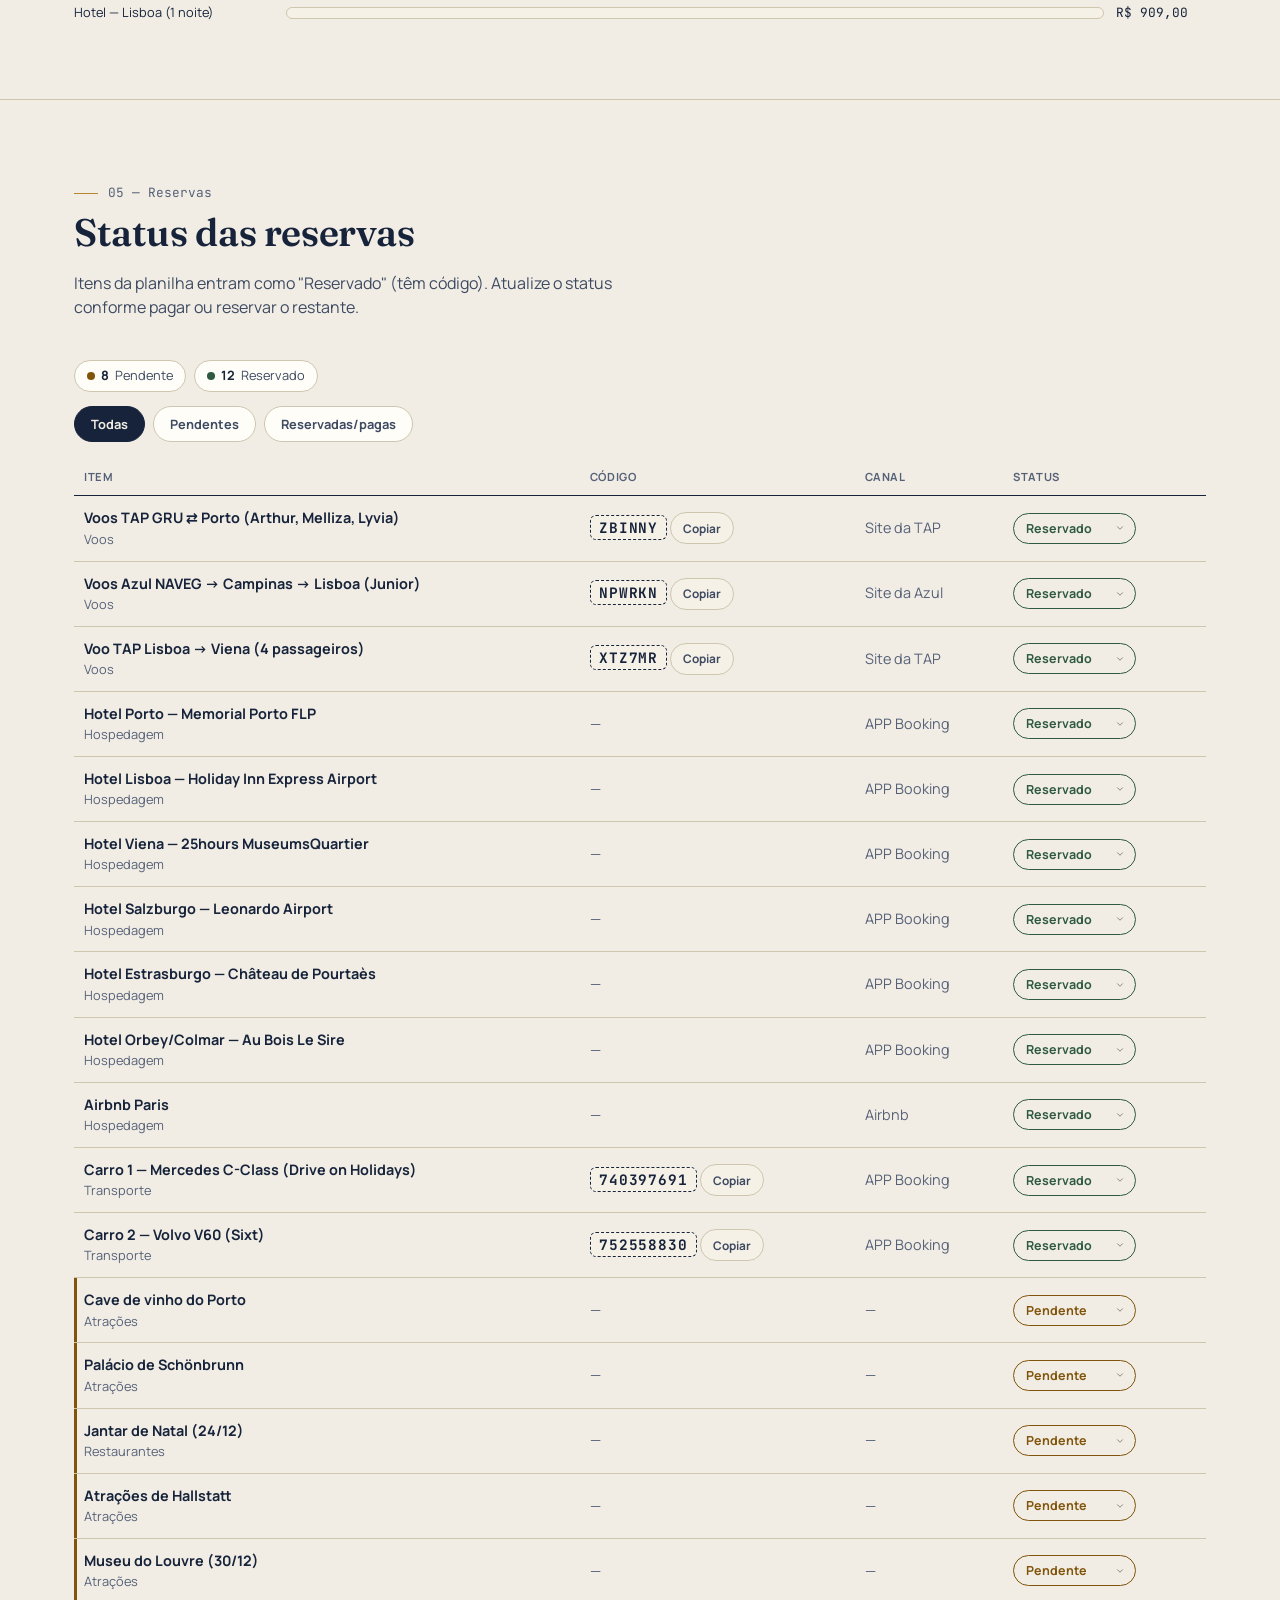
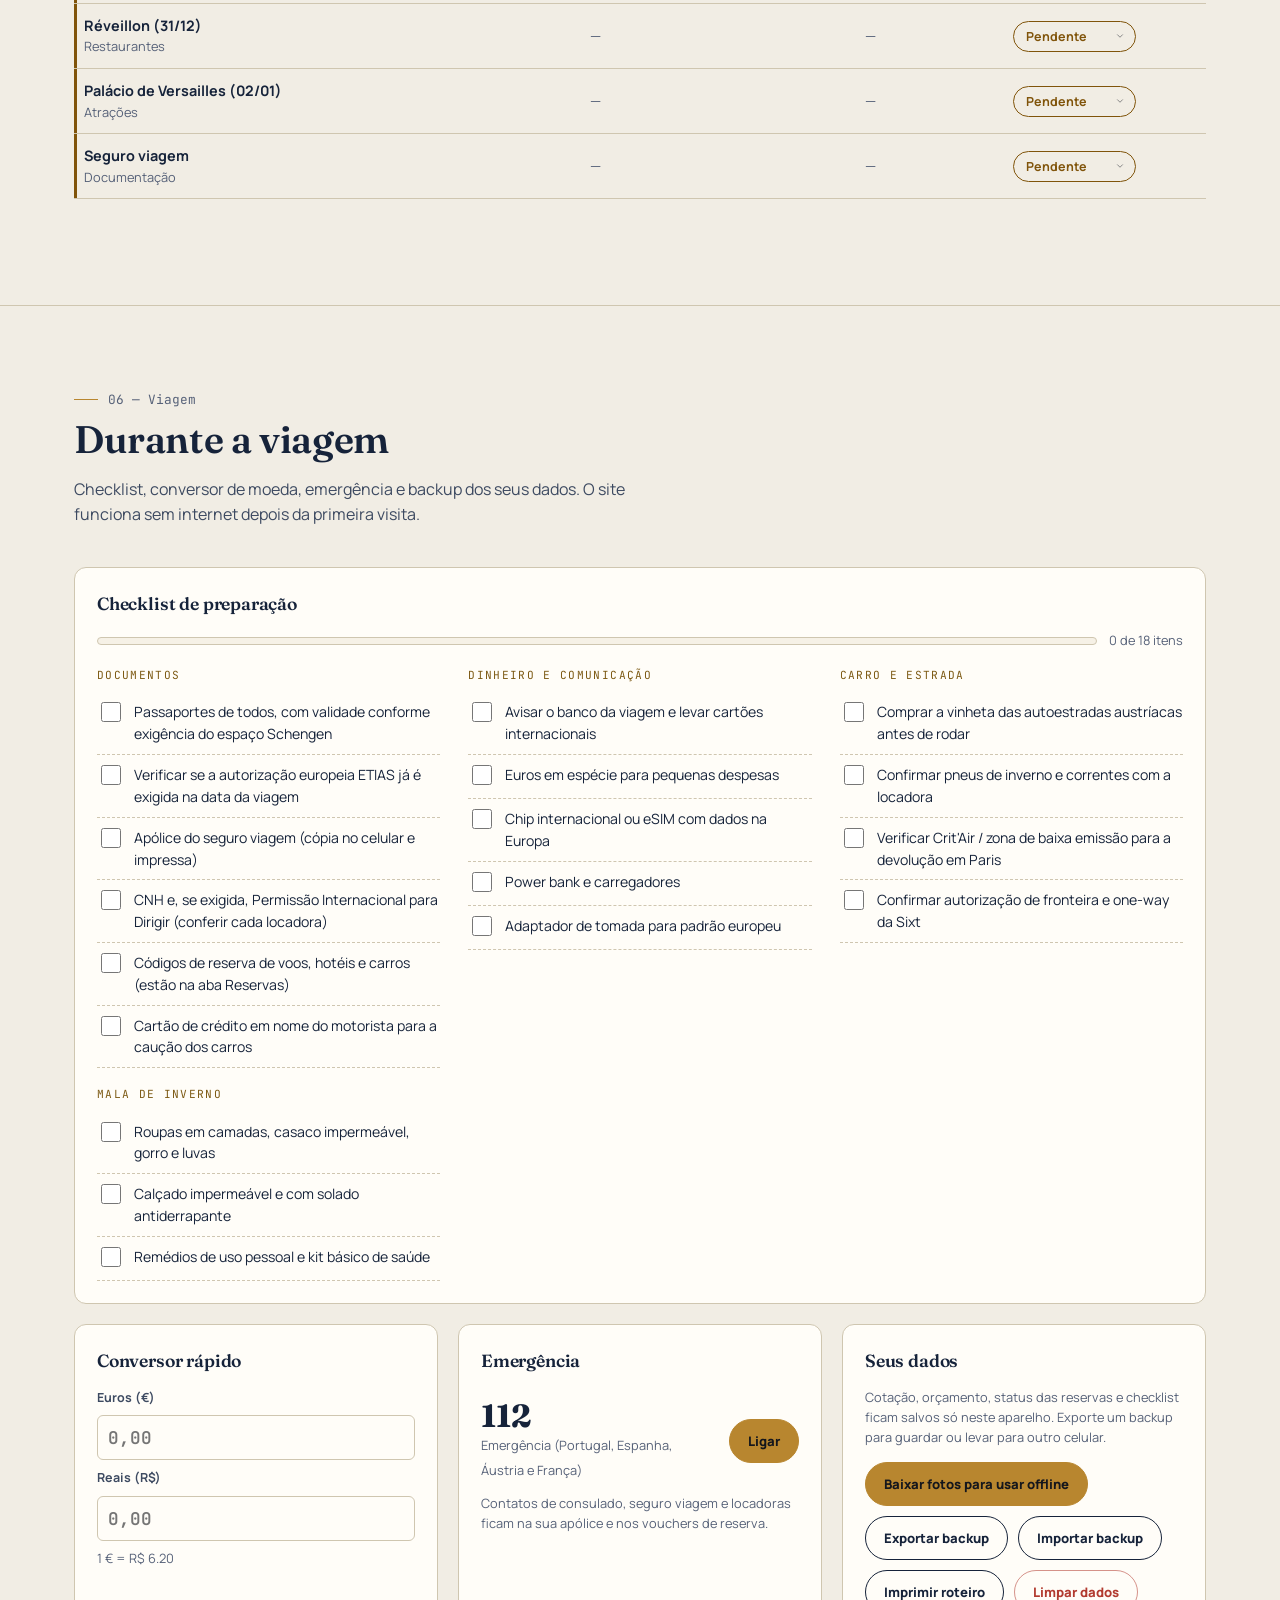
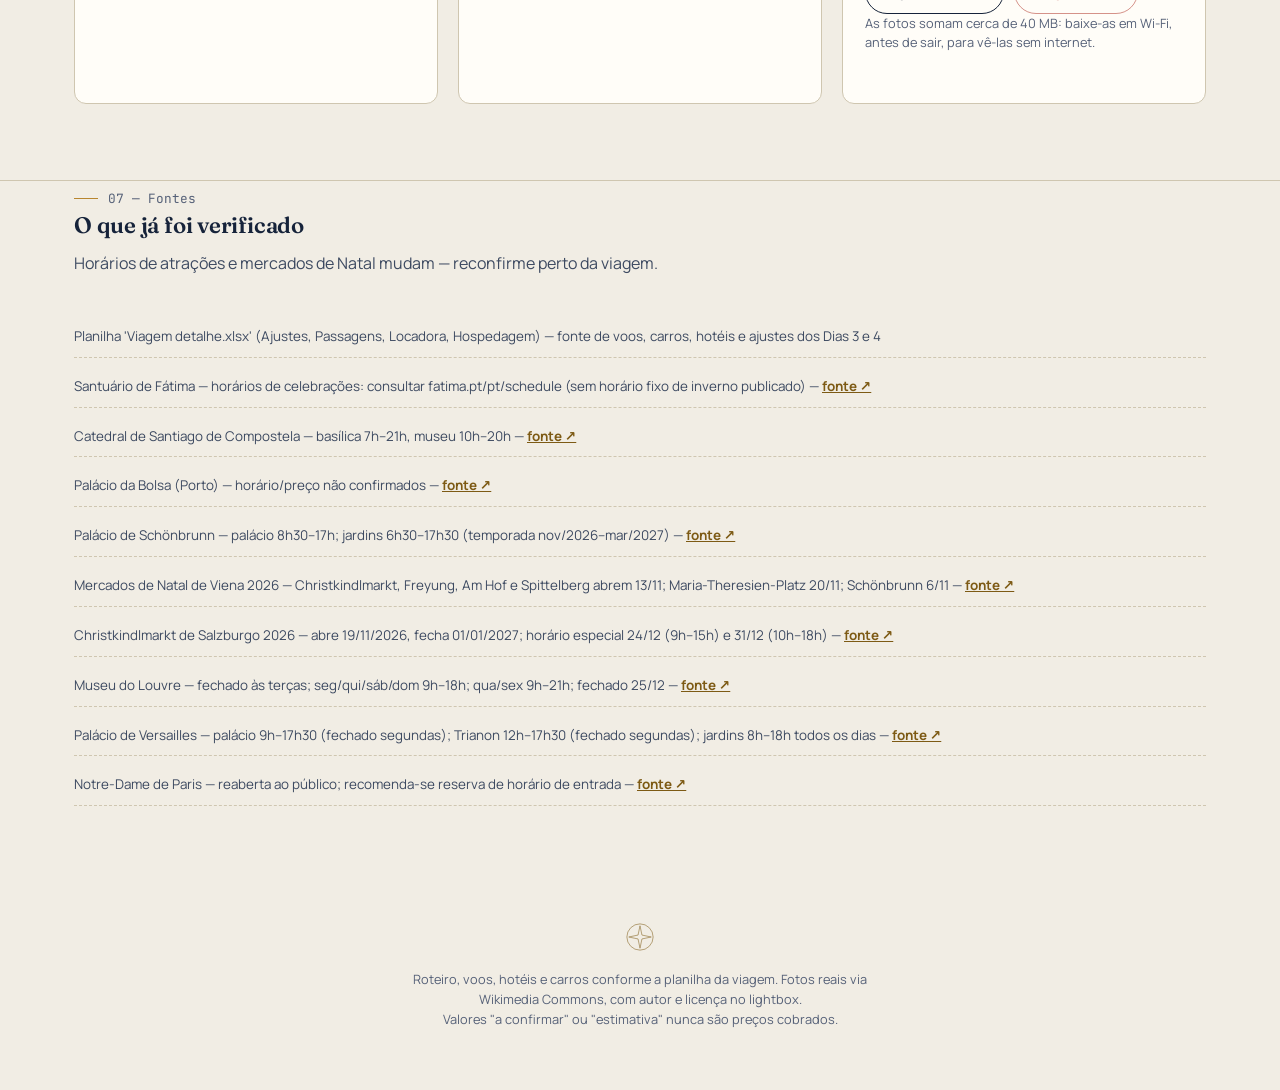
==== commit e85aeb8a: "Add files via upload" ====
--- a/rota-de-inverno-site/index.html
+++ b/rota-de-inverno-site/index.html
@@ -2,68 +2,116 @@
 <html lang="pt-BR">
 <head>
 <meta charset="UTF-8" />
-<meta name="viewport" content="width=device-width, initial-scale=1.0" />
-<title>Inverno Europeu 2026/2027 — Diário de Viagem</title>
-<meta name="description" content="Roteiro interativo de 16 dias por Portugal, Espanha, Áustria e França — dezembro de 2026 a janeiro de 2027." />
+<meta name="viewport" content="width=device-width, initial-scale=1.0, viewport-fit=cover" />
+<title>Rota de Inverno 2026/27 — Diário de Viagem</title>
+<meta name="description" content="Roteiro, voos, hotéis, carros e orçamento da viagem de inverno de Lisboa a Paris — 19/12/2026 a 03/01/2027." />
+<meta name="theme-color" content="#0d1420" />
+<link rel="manifest" href="manifest.webmanifest" />
+<link rel="icon" type="image/png" sizes="192x192" href="icons/icon-192.png" />
+<link rel="apple-touch-icon" href="icons/apple-touch-icon.png" />
+<meta name="apple-mobile-web-app-capable" content="yes" />
+<meta name="mobile-web-app-capable" content="yes" />
+<meta name="apple-mobile-web-app-title" content="Rota de Inverno" />
+
+<meta property="og:type" content="website" />
+<meta property="og:title" content="Rota de Inverno 2026/27 — Diário de Viagem" />
+<meta property="og:description" content="Lisboa, Porto, Viena, Salzburgo, Estrasburgo e Paris: roteiro, reservas e orçamento da viagem de inverno." />
+<meta property="og:image" content="https://arthurbellini.github.io/rota-de-inverno/icons/og-image.png" />
+<meta property="og:url" content="https://arthurbellini.github.io/rota-de-inverno/" />
+<meta name="twitter:card" content="summary_large_image" />
 
 <link rel="preconnect" href="https://fonts.googleapis.com">
-<link rel="stylesheet" href="css/styles.css" />
+<link rel="preconnect" href="https://fonts.gstatic.com" crossorigin>
+<link rel="stylesheet" href="https://fonts.googleapis.com/css2?family=Fraunces:ital,opsz,wght@0,9..144,400;0,9..144,500;0,9..144,600;0,9..144,700;1,9..144,500&family=Manrope:wght@400;500;600;700;800&family=JetBrains+Mono:wght@400;600&display=swap" />
+<link rel="stylesheet" href="css/styles.css?v=20261016" />
 <link rel="stylesheet" href="https://cdnjs.cloudflare.com/ajax/libs/leaflet/1.9.4/leaflet.min.css" />
-<link rel="icon" href="data:image/svg+xml,%3Csvg xmlns='http://www.w3.org/2000/svg' viewBox='0 0 100 100'%3E%3Ccircle cx='50' cy='50' r='46' fill='none' stroke='%23b8862f' stroke-width='6'/%3E%3Ctext x='50' y='64' font-size='46' text-anchor='middle' font-family='Georgia,serif' fill='%2316233a'%3E%E2%9D%84%3C/text%3E%3C/svg%3E">
 </head>
 <body>
-
+<a class="skip-link" href="#roteiro">Ir para o roteiro</a>
 <div class="scroll-progress" id="scrollProgress"></div>
 
 <header class="topbar">
   <div class="topbar-inner">
-    <div class="brand">
-      <div class="brand-mark">EU</div>
+    <a class="brand" href="#resumo" aria-label="Rota de Inverno — início">
+      <div class="brand-mark">
+        <svg viewBox="0 0 40 40" fill="none" xmlns="http://www.w3.org/2000/svg" aria-hidden="true">
+          <circle cx="20" cy="20" r="17.5" stroke="currentColor" stroke-width="1.3"/>
+          <path d="M20 5 L22.6 17.4 L35 20 L22.6 22.6 L20 35 L17.4 22.6 L5 20 L17.4 17.4 Z" fill="currentColor"/>
+          <circle cx="20" cy="20" r="2.6" fill="var(--surface)" stroke="currentColor" stroke-width="1"/>
+        </svg>
+      </div>
       <div class="brand-text">
         <strong>Rota de Inverno</strong>
         <span>Lisboa → Paris · 19/12/2026–03/01/2027</span>
       </div>
-    </div>
-    <nav class="navlinks" id="navlinks">
+    </a>
+    <nav class="navlinks" id="navlinks" aria-label="Seções">
       <a href="#resumo" data-nav>Resumo</a>
       <a href="#roteiro" data-nav>Roteiro</a>
       <a href="#hospedagem" data-nav>Hospedagem</a>
       <a href="#transporte" data-nav>Transporte</a>
       <a href="#orcamento" data-nav>Orçamento</a>
       <a href="#reservas" data-nav>Reservas</a>
+      <a href="#viagem" data-nav>Viagem</a>
     </nav>
     <div class="topbar-actions">
       <button class="icon-btn" id="themeToggle" title="Alternar modo claro/escuro" aria-label="Alternar tema">◐</button>
       <button class="icon-btn mobile-menu-btn" id="mobileMenuBtn" title="Menu" aria-label="Abrir menu">☰</button>
     </div>
   </div>
-  <nav class="mobile-nav" id="mobileNav">
+  <nav class="mobile-nav" id="mobileNav" aria-label="Seções">
     <a href="#resumo" data-nav>Resumo</a>
     <a href="#roteiro" data-nav>Roteiro</a>
     <a href="#hospedagem" data-nav>Hospedagem</a>
     <a href="#transporte" data-nav>Transporte</a>
     <a href="#orcamento" data-nav>Orçamento</a>
     <a href="#reservas" data-nav>Reservas</a>
+    <a href="#viagem" data-nav>Viagem</a>
   </nav>
 </header>
 
+<main>
 <!-- ================= HERO / RESUMO ================= -->
 <section class="hero" id="resumo">
+  <svg class="hero-motif" viewBox="0 0 1180 500" fill="none" preserveAspectRatio="none" aria-hidden="true">
+    <path d="M-40 420 L120 220 L230 330 L400 120 L520 300 L660 90 L820 340 L960 200 L1220 420" stroke="currentColor" stroke-width="1.4" stroke-linejoin="round"/>
+    <circle cx="660" cy="90" r="4" fill="currentColor"/>
+    <circle cx="400" cy="120" r="4" fill="currentColor"/>
+    <circle cx="960" cy="200" r="4" fill="currentColor"/>
+  </svg>
   <div class="container hero-grid">
     <div>
       <div class="hero-kicker"><span class="rule"></span><span class="eyebrow">Diário de viagem · 4 adultos</span></div>
       <h1>Mercados de Natal,<br><em>montanhas</em> e capitais<br>de inverno.</h1>
-      <p class="hero-sub">De Lisboa a Paris passando por Fátima, Porto, Santiago de Compostela, Viena, Hallstatt, Salzburgo e Estrasburgo — 16 dias, 15 noites, 4 adultos, 2 quartos duplos por cidade.</p>
+      <p class="hero-sub">De Lisboa a Paris passando por Fátima, Porto, Santiago de Compostela, Viena, Hallstatt, Salzburgo, Estrasburgo e Colmar — 16 dias e 15 noites.</p>
       <div class="hero-stats">
-        <div class="hero-stat"><b>16</b><span>Dias</span></div>
-        <div class="hero-stat"><b>15</b><span>Noites</span></div>
-        <div class="hero-stat"><b>4</b><span>Adultos</span></div>
-        <div class="hero-stat"><b id="statCities">—</b><span>Cidades</span></div>
-      </div>
+        <div class="hero-stat">
+          <svg class="stat-icon" viewBox="0 0 24 24" fill="none" aria-hidden="true"><rect x="3.5" y="4.5" width="17" height="16" rx="2" stroke="currentColor" stroke-width="1.4"/><path d="M3.5 9.5h17M8 3v3M16 3v3" stroke="currentColor" stroke-width="1.4" stroke-linecap="round"/></svg>
+          <b data-count="16">0</b><span>Dias</span>
+        </div>
+        <div class="hero-stat">
+          <svg class="stat-icon" viewBox="0 0 24 24" fill="none" aria-hidden="true"><path d="M20 14.5A8.5 8.5 0 1 1 9.5 4a7 7 0 0 0 10.5 10.5Z" stroke="currentColor" stroke-width="1.4" stroke-linejoin="round"/></svg>
+          <b data-count="15">0</b><span>Noites</span>
+        </div>
+        <div class="hero-stat">
+          <svg class="stat-icon" viewBox="0 0 24 24" fill="none" aria-hidden="true"><circle cx="9" cy="8" r="3" stroke="currentColor" stroke-width="1.4"/><circle cx="17" cy="9" r="2.4" stroke="currentColor" stroke-width="1.4"/><path d="M3.5 20c0-3.3 2.5-6 5.5-6s5.5 2.7 5.5 6M15.5 14.5c2.4.2 4.5 2.4 4.5 5.5" stroke="currentColor" stroke-width="1.4" stroke-linecap="round"/></svg>
+          <b data-count="4">0</b><span>Adultos</span>
+        </div>
+        <div class="hero-stat">
+          <svg class="stat-icon" viewBox="0 0 24 24" fill="none" aria-hidden="true"><path d="M12 21s7-6.1 7-11.5A7 7 0 0 0 5 9.5C5 14.9 12 21 12 21Z" stroke="currentColor" stroke-width="1.4" stroke-linejoin="round"/><circle cx="12" cy="9.3" r="2.3" stroke="currentColor" stroke-width="1.4"/></svg>
+          <b id="statCities">0</b><span>Paradas</span>
+        </div>
+      </div>
+      <a href="#roteiro" class="trip-status" id="tripStatus" hidden>
+        <span class="trip-status-dot"></span>
+        <span class="trip-status-text"></span>
+        <span class="trip-status-cta">Ver roteiro de hoje →</span>
+      </a>
     </div>
     <div class="hero-map-wrap">
       <span class="map-badge">Rota da expedição</span>
-      <div id="route-map"></div>
+      <span class="map-badge map-badge-day" id="mapDayLabel" aria-live="polite"><span class="map-day-n">DIA 01</span><span>Porto</span></span>
+      <div id="route-map" role="img" aria-label="Mapa da rota da viagem, com a posição do dia selecionado"></div>
     </div>
   </div>
 </section>
@@ -78,8 +126,16 @@
         <p class="section-desc">Selecione um dia para ver horários, atividades e fotos. Alertas de segurança, documentação e conflitos de horário aparecem destacados.</p>
       </div>
     </div>
-    <div class="day-rail" id="dayRail"></div>
-    <div class="day-panel" id="dayPanel"></div>
+    <div class="day-rail-wrap">
+      <button class="rail-arrow prev" id="railPrev" aria-label="Rolar para dias anteriores">
+        <svg viewBox="0 0 24 24" fill="none" aria-hidden="true"><path d="M15 18l-6-6 6-6" stroke="currentColor" stroke-width="2.2" stroke-linecap="round" stroke-linejoin="round"/></svg>
+      </button>
+      <div class="day-rail" id="dayRail"></div>
+      <button class="rail-arrow next" id="railNext" aria-label="Rolar para próximos dias">
+        <svg viewBox="0 0 24 24" fill="none" aria-hidden="true"><path d="M9 18l6-6-6-6" stroke="currentColor" stroke-width="2.2" stroke-linecap="round" stroke-linejoin="round"/></svg>
+      </button>
+    </div>
+    <div class="day-panel" id="dayPanel" aria-live="polite"></div>
   </div>
 </section>
 
@@ -90,7 +146,7 @@
       <div>
         <span class="section-num">02 — Hospedagem</span>
         <h2>Onde ficamos</h2>
-        <p class="section-desc">2 quartos duplos por cidade, 4 adultos. Nenhum hotel foi escolhido ainda — todos os valores estão marcados como "a confirmar".</p>
+        <p class="section-desc">Sete estadias, 15 noites. Dados e valores vêm da planilha da viagem (em R$); o equivalente em euros usa a cotação da seção Orçamento.</p>
       </div>
     </div>
     <div class="grid-3" id="hospedagemGrid"></div>
@@ -103,11 +159,14 @@
     <div class="section-head">
       <div>
         <span class="section-num">03 — Transporte</span>
-        <h2>Carros e voo</h2>
-        <p class="section-desc">Dois aluguéis de carro e um voo interno. Nenhum preço foi confirmado ainda.</p>
-      </div>
-    </div>
-    <div class="grid-3" id="transporteGrid"></div>
+        <h2>Voos e carros</h2>
+        <p class="section-desc">Três reservas de voo e dois aluguéis de carro. Os códigos de reserva têm botão de copiar; endereços abrem no mapa.</p>
+      </div>
+    </div>
+    <h3 class="sub-h">Voos</h3>
+    <div class="grid-3" id="voosGrid"></div>
+    <h3 class="sub-h">Carros</h3>
+    <div class="grid-3" id="carrosGrid"></div>
     <div class="doc-alerts" id="docAlerts"></div>
   </div>
 </section>
@@ -119,28 +178,46 @@
       <div>
         <span class="section-num">04 — Orçamento</span>
         <h2>Planilha viva</h2>
-        <p class="section-desc">Edite os valores em euros conforme forem confirmados. A conversão para reais é sempre calculada a partir da cotação abaixo — nunca fixa.</p>
+        <p class="section-desc">Os valores já fechados vêm da planilha, em R$. Cada linha tem sua moeda; as conversões usam sempre a cotação abaixo, nunca um valor fixo.</p>
       </div>
     </div>
 
     <div class="rate-box">
       <label for="rateInput">Cotação EUR → BRL</label>
-      <input type="number" id="rateInput" step="0.01" min="0.01" />
-      <span class="rate-note">Editável — todos os valores em R$ desta página recalculam automaticamente.</span>
-    </div>
-
-    <div class="table-scroll">
+      <input type="number" id="rateInput" step="0.01" min="0.01" inputmode="decimal" />
+      <span class="rate-note">Editável — todos os valores desta página recalculam automaticamente.</span>
+    </div>
+
+    <div class="table-scroll" tabindex="0" role="region" aria-label="Tabela do orçamento">
       <table class="budget-table">
         <thead>
-          <tr><th>Categoria</th><th>Observação</th><th>Valor (€)</th><th>Estimativa?</th><th>Valor (R$)</th></tr>
+          <tr><th>Categoria</th><th>Observação</th><th>Valor</th><th>Estimativa?</th><th>Em R$</th><th>Em €</th></tr>
         </thead>
         <tbody id="budgetBody"></tbody>
       </table>
     </div>
-
-    <div class="totals-row" id="budgetTotals"></div>
-
-    <h3 style="margin-bottom:16px; font-size:1.2rem;">Gastos por categoria (€)</h3>
+    <div class="table-actions"><button type="button" class="link-btn" id="budgetReset">Restaurar valores da planilha</button></div>
+
+    <div class="totals-row" id="budgetTotals">
+      <div class="total-card">
+        <span>Total da viagem</span>
+        <b id="totalBRL" data-raw-value="0">R$ 0,00</b>
+        <small><span id="totalEUR" data-raw-value="0">€ 0,00</span><span id="totalEstNote"></span></small>
+      </div>
+      <div class="total-card">
+        <span>Por pessoa (4 adultos)</span>
+        <b id="perPersonBRL" data-raw-value="0">R$ 0,00</b>
+        <small><span id="perPersonEUR" data-raw-value="0">€ 0,00</span></small>
+      </div>
+      <div class="total-card">
+        <span>Cotação usada</span>
+        <b id="rateDisplay" data-raw-value="0">0.00</b>
+        <small id="rateNote">1 € = R$ 0,00 (editável acima)</small>
+      </div>
+    </div>
+
+    <h3 class="sub-h">Gastos por categoria</h3>
+    <div class="chips" id="budgetGroups"></div>
     <div class="bars" id="budgetBars"></div>
   </div>
 </section>
@@ -151,47 +228,113 @@
     <div class="section-head">
       <div>
         <span class="section-num">05 — Reservas</span>
-        <h2>O que falta reservar</h2>
-        <p class="section-desc">Atualize o status de cada item conforme for avançando.</p>
-      </div>
-    </div>
-    <div class="table-scroll">
+        <h2>Status das reservas</h2>
+        <p class="section-desc">Itens da planilha entram como "Reservado" (têm código). Atualize o status conforme pagar ou reservar o restante.</p>
+      </div>
+    </div>
+    <div class="chips" id="reservasSummary"></div>
+    <div class="filters" id="reservasFilters" role="group" aria-label="Filtrar reservas"></div>
+    <div class="table-scroll" tabindex="0" role="region" aria-label="Tabela de reservas">
       <table class="reservas-table">
-        <thead><tr><th>Item</th><th>Categoria</th><th>Status</th></tr></thead>
+        <thead><tr><th>Item</th><th>Código</th><th>Canal</th><th>Status</th></tr></thead>
         <tbody id="reservasBody"></tbody>
       </table>
     </div>
   </div>
 </section>
 
+<!-- ================= VIAGEM (UTILIDADES) ================= -->
+<section class="section" id="viagem">
+  <div class="container">
+    <div class="section-head">
+      <div>
+        <span class="section-num">06 — Viagem</span>
+        <h2>Durante a viagem</h2>
+        <p class="section-desc">Checklist, conversor de moeda, emergência e backup dos seus dados. O site funciona sem internet depois da primeira visita.</p>
+      </div>
+    </div>
+    <div class="tools-grid">
+      <div class="tool-card tool-wide">
+        <h3>Checklist de preparação</h3>
+        <div class="ck-progress"><div class="ck-bar"><i id="ckProgressBar"></i></div><span id="ckProgressText"></span></div>
+        <div id="checklistGroups"></div>
+      </div>
+      <div class="tool-card">
+        <h3>Conversor rápido</h3>
+        <div class="conv">
+          <label for="convEur">Euros (€)</label>
+          <input id="convEur" type="number" min="0" step="0.01" inputmode="decimal" placeholder="0,00" />
+          <label for="convBrl">Reais (R$)</label>
+          <input id="convBrl" type="number" min="0" step="0.01" inputmode="decimal" placeholder="0,00" />
+          <p class="muted small" id="convRate"></p>
+        </div>
+      </div>
+      <div class="tool-card">
+        <h3>Emergência</h3>
+        <div id="emergenciaList"></div>
+        <p class="muted small">Contatos de consulado, seguro viagem e locadoras ficam na sua apólice e nos vouchers de reserva.</p>
+      </div>
+      <div class="tool-card">
+        <h3>Seus dados</h3>
+        <p class="muted small">Cotação, orçamento, status das reservas e checklist ficam salvos só neste aparelho. Exporte um backup para guardar ou levar para outro celular.</p>
+        <div class="tool-actions">
+          <button type="button" class="btn-solid" id="btnOffline">Baixar fotos para usar offline</button>
+          <button type="button" class="btn-ghost" id="btnExport">Exportar backup</button>
+          <button type="button" class="btn-ghost" id="btnImport">Importar backup</button>          <button type="button" class="btn-ghost" id="btnPrint">Imprimir roteiro</button>
+          <button type="button" class="btn-ghost danger" id="btnClear">Limpar dados</button>
+        </div>
+        <input type="file" id="importFile" accept="application/json,.json" aria-label="Escolher arquivo de backup" hidden />
+        <p class="muted small">As fotos somam cerca de 40 MB: baixe-as em Wi-Fi, antes de sair, para vê-las sem internet.</p>
+        <p class="backup-msg" id="backupMsg" role="status" aria-live="polite"></p>
+      </div>
+    </div>
+  </div>
+</section>
+
 <section class="section" id="fontes" style="padding-top:0;">
   <div class="container">
     <div class="section-head">
       <div>
-        <span class="section-num">06 — Fontes</span>
-        <h2 style="font-size:1.4rem;">O que já foi verificado (set/2026)</h2>
+        <span class="section-num">07 — Fontes</span>
+        <h2 style="font-size:1.4rem;">O que já foi verificado</h2>
         <p class="section-desc">Horários de atrações e mercados de Natal mudam — reconfirme perto da viagem.</p>
       </div>
     </div>
-    <ul id="fontesList" style="list-style:none; padding:0; margin:0; display:flex; flex-direction:column; gap:8px;"></ul>
-  </div>
-</section>
+    <ul id="fontesList" class="fontes-list"></ul>
+  </div>
+</section>
+</main>
 
 <footer class="footer">
-  <div class="rule"></div>
-  <p>Roteiro, hospedagem e transporte conforme fonte de verdade do planejamento. Fotos reais via Wikimedia Commons, com atribuição no lightbox.<br>Preços marcados como "a confirmar" ou "estimativa" nunca são valores reais cobrados.</p>
+  <svg class="footer-mark" viewBox="0 0 40 40" fill="none" xmlns="http://www.w3.org/2000/svg" aria-hidden="true">
+    <circle cx="20" cy="20" r="17.5" stroke="currentColor" stroke-width="1"/>
+    <path d="M20 5 L22.6 17.4 L35 20 L22.6 22.6 L20 35 L17.4 22.6 L5 20 L17.4 17.4 Z" stroke="currentColor" stroke-width="1" stroke-linejoin="round"/>
+  </svg>
+  <p>Roteiro, voos, hotéis e carros conforme a planilha da viagem. Fotos reais via Wikimedia Commons, com autor e licença no lightbox.<br>Valores "a confirmar" ou "estimativa" nunca são preços cobrados.</p>
 </footer>
 
+<div id="printView" class="print-view" aria-hidden="true"></div>
+
 <!-- Lightbox -->
-<div class="lightbox" id="lightbox">
-  <button class="lightbox-close" id="lightboxClose">×</button>
-  <img id="lightboxImg" src="" alt="" />
+<div class="lightbox" id="lightbox" role="dialog" aria-modal="true" aria-label="Foto ampliada">
+  <button class="lightbox-close" id="lightboxClose" aria-label="Fechar">×</button>
+  <button class="lightbox-nav prev" id="lightboxPrev" hidden aria-label="Foto anterior">
+    <svg viewBox="0 0 24 24" fill="none" aria-hidden="true"><path d="M15 18l-6-6 6-6" stroke="currentColor" stroke-width="2.2" stroke-linecap="round" stroke-linejoin="round"/></svg>
+  </button>
+  <img id="lightboxImg" alt="" />
+  <button class="lightbox-nav next" id="lightboxNext" hidden aria-label="Próxima foto">
+    <svg viewBox="0 0 24 24" fill="none" aria-hidden="true"><path d="M9 18l6-6-6-6" stroke="currentColor" stroke-width="2.2" stroke-linecap="round" stroke-linejoin="round"/></svg>
+  </button>
   <div class="lightbox-cap" id="lightboxCap"></div>
+  <div class="lightbox-count" id="lightboxCount" hidden></div>
 </div>
 
 <script src="https://cdnjs.cloudflare.com/ajax/libs/leaflet/1.9.4/leaflet.min.js"></script>
-<script src="js/data.js"></script>
-<script src="js/images-data.js"></script>
-<script src="js/app.js"></script>
+<script src="js/data.js?v=20261016"></script>
+<script src="js/images-data.js?v=20261016"></script>
+<script src="js/images-extra-data.js?v=20261016"></script>
+<script src="js/app.js?v=20261016"></script>
+<script src="js/sections.js?v=20261016"></script>
+<script src="js/pwa.js?v=20261016"></script>
 </body>
 </html>
--- a/rota-de-inverno-site/css/styles.css
+++ b/rota-de-inverno-site/css/styles.css
@@ -1,5 +1,3 @@
-@import url('https://fonts.googleapis.com/css2?family=Fraunces:ital,opsz,wght@0,9..144,400;0,9..144,500;0,9..144,600;0,9..144,700;1,9..144,500&family=Manrope:wght@400;500;600;700;800&family=JetBrains+Mono:wght@400;600&display=swap');
-
 :root {
   --bg: #f1ede4;
   --bg-alt: #e8e2d4;
@@ -7,23 +5,24 @@
   --surface-2: #f6f1e6;
   --ink: #16233a;
   --ink-soft: #3d4a61;
-  --ink-faint: #6d7890;
+  --ink-faint: #566178;
   --line: #cfc6b0;
   --line-strong: #16233a;
   --navy: #16233a;
   --navy-deep: #0d1626;
   --frost: #dfe8ec;
   --gold: #b8862f;
+  --gold-ink: #7d5a14;
   --gold-soft: #d9ac5c;
   --ember: #a8432f;
   --pine: #3c5c4a;
   --danger: #b23b30;
   --danger-bg: #f7e3df;
-  --warning: #a97417;
+  --warning: #80540a;
   --warning-bg: #f6ecd6;
   --info: #35638a;
   --info-bg: #dfe9f1;
-  --success: #3c6b4f;
+  --success: #2f5a41;
   --success-bg: #e0ebe2;
   --shadow: 0 12px 32px -16px rgba(22, 35, 58, 0.35);
   --radius-s: 6px;
@@ -49,6 +48,7 @@
   --navy-deep: #f1ede4;
   --frost: #182236;
   --gold: #e0b463;
+  --gold-ink: #e0b463;
   --gold-soft: #edcb8c;
   --ember: #d9705a;
   --pine: #7fb096;
@@ -79,6 +79,7 @@
     --navy-deep: #f1ede4;
     --frost: #182236;
     --gold: #e0b463;
+  --gold-ink: #e0b463;
     --gold-soft: #edcb8c;
     --ember: #d9705a;
     --pine: #7fb096;
@@ -107,8 +108,20 @@
   transition: background .3s ease, color .3s ease;
   background-image:
     radial-gradient(circle at 8% 4%, rgba(184,134,47,0.06), transparent 40%),
-    radial-gradient(circle at 92% 88%, rgba(53,99,138,0.08), transparent 45%);
-  background-attachment: fixed;
+    radial-gradient(circle at 92% 88%, rgba(53,99,138,0.08), transparent 45%),
+    url("data:image/svg+xml,%3Csvg xmlns='http://www.w3.org/2000/svg' width='420' height='420' viewBox='0 0 420 420'%3E%3Cg fill='none' stroke='%23163a5a' stroke-width='1' opacity='0.05'%3E%3Cpath d='M-20 60 Q 90 10 210 60 T 440 60'/%3E%3Cpath d='M-20 130 Q 90 80 210 130 T 440 130'/%3E%3Cpath d='M-20 200 Q 90 150 210 200 T 440 200'/%3E%3Cpath d='M-20 270 Q 90 220 210 270 T 440 270'/%3E%3Cpath d='M-20 340 Q 90 290 210 340 T 440 340'/%3E%3Cpath d='M-20 410 Q 90 360 210 410 T 440 410'/%3E%3C/g%3E%3C/svg%3E");
+  background-attachment: fixed, fixed, fixed;
+}
+:root[data-theme="dark"] body,
+@media (prefers-color-scheme: dark) { :root:not([data-theme="light"]) body { background-image:
+    radial-gradient(circle at 8% 4%, rgba(224,180,99,0.05), transparent 40%),
+    radial-gradient(circle at 92% 88%, rgba(123,172,214,0.06), transparent 45%),
+    url("data:image/svg+xml,%3Csvg xmlns='http://www.w3.org/2000/svg' width='420' height='420' viewBox='0 0 420 420'%3E%3Cg fill='none' stroke='%23dfe8ec' stroke-width='1' opacity='0.045'%3E%3Cpath d='M-20 60 Q 90 10 210 60 T 440 60'/%3E%3Cpath d='M-20 130 Q 90 80 210 130 T 440 130'/%3E%3Cpath d='M-20 200 Q 90 150 210 200 T 440 200'/%3E%3Cpath d='M-20 270 Q 90 220 210 270 T 440 270'/%3E%3Cpath d='M-20 340 Q 90 290 210 340 T 440 340'/%3E%3Cpath d='M-20 410 Q 90 360 210 410 T 440 410'/%3E%3C/g%3E%3C/svg%3E");
+} }
+:root[data-theme="dark"] body { background-image:
+    radial-gradient(circle at 8% 4%, rgba(224,180,99,0.05), transparent 40%),
+    radial-gradient(circle at 92% 88%, rgba(123,172,214,0.06), transparent 45%),
+    url("data:image/svg+xml,%3Csvg xmlns='http://www.w3.org/2000/svg' width='420' height='420' viewBox='0 0 420 420'%3E%3Cg fill='none' stroke='%23dfe8ec' stroke-width='1' opacity='0.045'%3E%3Cpath d='M-20 60 Q 90 10 210 60 T 440 60'/%3E%3Cpath d='M-20 130 Q 90 80 210 130 T 440 130'/%3E%3Cpath d='M-20 200 Q 90 150 210 200 T 440 200'/%3E%3Cpath d='M-20 270 Q 90 220 210 270 T 440 270'/%3E%3Cpath d='M-20 340 Q 90 290 210 340 T 440 340'/%3E%3Cpath d='M-20 410 Q 90 360 210 410 T 440 410'/%3E%3C/g%3E%3C/svg%3E");
 }
 img { max-width: 100%; display: block; }
 a { color: inherit; }
@@ -122,11 +135,34 @@
   text-transform: uppercase;
   letter-spacing: 0.16em;
   font-size: 0.72rem;
-  color: var(--gold);
+  color: var(--gold-ink);
   font-weight: 600;
 }
 
 .container { max-width: 1180px; margin: 0 auto; padding: 0 24px; }
+
+:focus-visible {
+  outline: 2px solid var(--gold); outline-offset: 2px; border-radius: 4px;
+}
+input:focus-visible, select:focus-visible, textarea:focus-visible { outline-offset: 1px; }
+
+/* Feedback de clique/toque consistente em todos os elementos interativos */
+button, .icon-btn, .rail-arrow, .carousel-arrow, .lightbox-nav, .lightbox-close,
+.day-pill, .navlinks a, .mobile-nav a, a.trip-status, select.status-select, .carousel-dots button {
+  transition: transform .15s cubic-bezier(.34,1.56,.64,1), background .2s ease, border-color .2s ease, color .2s ease, opacity .2s ease, box-shadow .2s ease;
+}
+button:active, .icon-btn:active, .rail-arrow:active, .carousel-arrow:active,
+.lightbox-nav:active, .lightbox-close:active, .navlinks a:active, .mobile-nav a:active {
+  transform: scale(0.92);
+}
+@media (prefers-reduced-motion: reduce) {
+  button, .icon-btn, .rail-arrow, .carousel-arrow, .lightbox-nav, .lightbox-close,
+  .day-pill, .navlinks a, .mobile-nav a, a.trip-status, select.status-select, .carousel-dots button {
+    transition: background .2s ease, border-color .2s ease, color .2s ease, opacity .2s ease;
+  }
+  button:active, .icon-btn:active, .rail-arrow:active, .carousel-arrow:active,
+  .lightbox-nav:active, .lightbox-close:active, .navlinks a:active, .mobile-nav a:active { transform: none; }
+}
 
 /* ---------------- Topbar ---------------- */
 .topbar {
@@ -139,15 +175,14 @@
   max-width: 1180px; margin: 0 auto; padding: 14px 24px;
   display: flex; align-items: center; justify-content: space-between; gap: 16px;
 }
-.brand { display: flex; align-items: center; gap: 10px; }
+.brand { display: flex; align-items: center; gap: 10px; text-decoration: none; color: inherit; }
 .brand-mark {
   width: 34px; height: 34px; border-radius: 50%;
-  border: 1.5px solid var(--line-strong);
   display: flex; align-items: center; justify-content: center;
-  font-family: var(--font-display); font-weight: 700; font-size: 0.95rem;
-  color: var(--gold);
+  color: var(--gold-ink);
   position: relative;
 }
+.brand-mark svg { width: 26px; height: 26px; }
 .brand-mark::after {
   content: ''; position: absolute; inset: -5px;
   border: 1px dashed var(--gold); border-radius: 50%; opacity: 0.5;
@@ -163,9 +198,6 @@
   position: relative;
 }
 .navlinks a:hover { color: var(--ink); background: var(--surface-2); }
-.navlinks a.active { color: var(--bg); background: var(--ink); }
-:root[data-theme="dark"] .navlinks a.active,
-@media (prefers-color-scheme: dark) { .navlinks a.active { color: var(--navy-deep); background: var(--gold-soft); } }
 .navlinks a.active { color: var(--surface); background: var(--navy); }
 
 .topbar-actions { display: flex; align-items: center; gap: 10px; }
@@ -174,7 +206,7 @@
   background: var(--surface); color: var(--ink); display: flex; align-items: center; justify-content: center;
   transition: all .2s ease;
 }
-.icon-btn:hover { border-color: var(--gold); color: var(--gold); }
+.icon-btn:hover { border-color: var(--gold); color: var(--gold-ink); }
 .mobile-menu-btn { display: none; }
 .mobile-nav {
   display: none; flex-direction: column; gap: 2px; padding: 8px 24px 16px;
@@ -184,7 +216,7 @@
   text-decoration: none; color: var(--ink-soft); font-weight: 700; font-size: 0.92rem;
   padding: 12px 4px; border-bottom: 1px dashed var(--line);
 }
-.mobile-nav a.active { color: var(--gold); }
+.mobile-nav a.active { color: var(--gold-ink); }
 .mobile-nav.open { display: flex; }
 
 /* ---------------- Hero ---------------- */
@@ -192,20 +224,43 @@
   position: relative; padding: 64px 0 40px; overflow: hidden;
   border-bottom: 1px solid var(--line);
 }
+.hero-motif {
+  position: absolute; inset: 0; width: 100%; height: 100%;
+  color: var(--gold-ink); opacity: 0.1; pointer-events: none; z-index: 0;
+}
+.hero-grid { position: relative; z-index: 1; }
 .hero-grid { display: grid; grid-template-columns: 1.1fr 0.9fr; gap: 48px; align-items: center; }
 .hero-kicker { display: flex; align-items: center; gap: 10px; margin-bottom: 18px; }
 .hero-kicker .rule { width: 40px; height: 1px; background: var(--gold); }
 .hero h1 {
   font-size: clamp(2.4rem, 5vw, 3.6rem); line-height: 1.02; margin-bottom: 18px;
 }
-.hero h1 em { font-style: italic; color: var(--gold); }
+.hero h1 em { font-style: italic; color: var(--gold-ink); }
 .hero-sub { font-size: 1.08rem; color: var(--ink-soft); max-width: 46ch; margin-bottom: 28px; }
 .hero-stats { display: grid; grid-template-columns: repeat(4, auto); gap: 0; border: 1px solid var(--line); border-radius: var(--radius-m); overflow: hidden; width: max-content; }
-.hero-stat { padding: 14px 20px; border-right: 1px solid var(--line); background: var(--surface); }
+.hero-stat { padding: 14px 20px; border-right: 1px solid var(--line); background: var(--surface); position: relative; }
 .hero-stat:last-child { border-right: none; }
+.stat-icon { width: 16px; height: 16px; color: var(--gold-ink); position: absolute; top: 14px; right: 14px; opacity: 0.8; }
 .hero-stat b { display: block; font-family: var(--font-display); font-size: 1.5rem; color: var(--navy); }
 :root[data-theme="dark"] .hero-stat b { color: var(--ink); }
 .hero-stat span { font-size: 0.68rem; text-transform: uppercase; letter-spacing: 0.06em; color: var(--ink-faint); }
+
+.trip-status {
+  display: inline-flex; align-items: center; gap: 10px; margin-top: 22px; padding: 10px 16px 10px 12px;
+  border-radius: 999px; background: var(--surface); border: 1px solid var(--line); text-decoration: none;
+  color: var(--ink); font-size: 0.84rem; font-weight: 600; transition: all .25s ease; box-shadow: var(--shadow);
+}
+.trip-status:hover { border-color: var(--gold); transform: translateY(-2px); }
+.trip-status-dot { width: 9px; height: 9px; border-radius: 50%; background: var(--gold); flex: none; position: relative; }
+.trip-status.is-live .trip-status-dot::after {
+  content: ''; position: absolute; inset: -5px; border-radius: 50%; background: var(--gold);
+  animation: herePing 2.2s cubic-bezier(0,0,0.2,1) infinite;
+}
+.trip-status.is-countdown .trip-status-dot { background: var(--info); }
+.trip-status.is-done .trip-status-dot { background: var(--pine); }
+.trip-status-cta { color: var(--gold-ink); font-weight: 700; }
+@media (prefers-reduced-motion: reduce) { .trip-status.is-live .trip-status-dot::after { animation: none; } }
+@media (max-width: 640px) { .trip-status { font-size: 0.78rem; flex-wrap: wrap; } }
 
 .hero-map-wrap {
   border-radius: var(--radius-l); overflow: hidden; border: 1px solid var(--line-strong);
@@ -216,15 +271,46 @@
   position: absolute; top: 14px; left: 14px; z-index: 500;
   background: var(--surface); border: 1px solid var(--line); border-radius: 999px;
   padding: 6px 12px; font-size: 0.72rem; font-weight: 700; letter-spacing: 0.04em;
-  text-transform: uppercase; color: var(--gold); box-shadow: var(--shadow);
-}
+  text-transform: uppercase; color: var(--gold-ink); box-shadow: var(--shadow);
+}
+.map-badge-day {
+  left: auto; right: 14px; text-transform: none; letter-spacing: 0; color: var(--bg);
+  font-family: var(--font-display); font-size: 0.8rem; display: flex; align-items: center; gap: 7px;
+  transition: opacity .2s ease; background: var(--navy); border-color: var(--navy); max-width: 58%;
+}
+.map-badge-day span:last-child { overflow: hidden; text-overflow: ellipsis; white-space: nowrap; }
+:root[data-theme="dark"] .map-badge-day { background: var(--surface); border-color: var(--gold); color: var(--ink); }
+@media (prefers-color-scheme: dark) {
+  :root:not([data-theme="light"]) .map-badge-day { background: var(--surface); border-color: var(--gold); color: var(--ink); }
+}
+.map-day-n { font-family: var(--font-mono); font-size: 0.62rem; color: var(--gold-soft); letter-spacing: 0.04em; }
+
+/* Marcador "estou aqui" — ponto pulsante no mapa */
+.here-marker { position: relative; }
+.here-dot {
+  position: absolute; top: 50%; left: 50%; transform: translate(-50%, -50%);
+  width: 12px; height: 12px; border-radius: 50%; background: var(--gold); border: 2px solid #fff;
+  box-shadow: 0 0 0 1px rgba(0,0,0,0.25);
+}
+.here-ping {
+  position: absolute; top: 50%; left: 50%; transform: translate(-50%, -50%);
+  width: 12px; height: 12px; border-radius: 50%; background: var(--gold);
+  animation: herePing 2.2s cubic-bezier(0,0,0.2,1) infinite;
+}
+@keyframes herePing {
+  0% { transform: translate(-50%, -50%) scale(1); opacity: 0.7; }
+  75%, 100% { transform: translate(-50%, -50%) scale(3.2); opacity: 0; }
+}
+@media (prefers-reduced-motion: reduce) { .here-ping { animation: none; opacity: 0; } }
+.route-traveled { transition: d .3s ease; }
 
 /* ---------------- Section shell ---------------- */
 .section { padding: 76px 0; border-bottom: 1px solid var(--line); }
 .section:last-of-type { border-bottom: none; }
 .section-head { display: flex; justify-content: space-between; align-items: flex-end; gap: 24px; margin-bottom: 40px; flex-wrap: wrap; }
 .section-head h2 { font-size: clamp(1.8rem, 3vw, 2.4rem); }
-.section-num { font-family: var(--font-mono); color: var(--ink-faint); font-size: 0.8rem; }
+.section-num { font-family: var(--font-mono); color: var(--ink-faint); font-size: 0.8rem; display: inline-flex; align-items: center; gap: 10px; }
+.section-num::before { content: ''; width: 24px; height: 1px; background: var(--gold); display: inline-block; }
 .section-desc { color: var(--ink-soft); max-width: 60ch; margin-top: 8px; }
 
 /* ---------------- Alerts ---------------- */
@@ -235,24 +321,44 @@
 .alert-info { background: var(--info-bg); color: var(--info); border-color: color-mix(in srgb, var(--info) 40%, transparent); }
 
 /* ---------------- Day navigator ---------------- */
-.day-rail { display: flex; gap: 10px; overflow-x: auto; padding: 6px 2px 18px; scrollbar-width: thin; }
+.day-rail-wrap { position: relative; display: flex; align-items: center; gap: 8px; }
+.rail-arrow {
+  flex: none; width: 34px; height: 34px; border-radius: 50%; border: 1px solid var(--line);
+  background: var(--surface); color: var(--ink-soft); cursor: pointer; align-items: center; justify-content: center;
+  display: none; transition: all .2s ease;
+}
+.rail-arrow:hover { border-color: var(--gold); color: var(--gold-ink); }
+.rail-arrow svg { width: 16px; height: 16px; }
+@media (min-width: 720px) { .rail-arrow { display: flex; } }
+.day-rail { display: flex; gap: 10px; overflow-x: auto; padding: 10px 2px 18px; scrollbar-width: thin; flex: 1; scroll-behavior: smooth; position: relative; min-width: 0; }
 .day-pill {
   flex: none; width: 122px; border: 1px solid var(--line); border-radius: var(--radius-m);
-  background: var(--surface); padding: 12px; text-align: left; transition: all .2s ease;
-}
-.day-pill:hover { border-color: var(--gold); transform: translateY(-2px); }
+  background: var(--surface); padding: 12px; text-align: left; position: relative;
+  transition: transform .28s cubic-bezier(.34,1.4,.64,1), border-color .2s ease, background .2s ease, box-shadow .2s ease;
+}
+.day-pill:hover { border-color: var(--gold); transform: translateY(-3px); }
+.day-pill:active { transform: translateY(-1px) scale(0.97); }
 .day-pill.active { border-color: var(--navy); background: var(--navy); box-shadow: var(--shadow); }
-:root[data-theme="dark"] .day-pill.active, .day-pill.active { background: var(--navy); }
 .day-pill.active .day-pill-n, .day-pill.active .day-pill-date, .day-pill.active .day-pill-title { color: var(--bg); }
-:root[data-theme="dark"] .day-pill.active .day-pill-n,
-:root[data-theme="dark"] .day-pill.active .day-pill-date,
-:root[data-theme="dark"] .day-pill.active .day-pill-title { color: var(--navy-deep); }
-.day-pill-n { font-family: var(--font-mono); font-size: 0.7rem; color: var(--gold); font-weight: 700; }
+.day-pill-n { font-family: var(--font-mono); font-size: 0.7rem; color: var(--gold-ink); font-weight: 700; }
 .day-pill-date { font-size: 0.72rem; color: var(--ink-faint); margin: 3px 0 6px; text-transform: capitalize; }
 .day-pill-title { font-size: 0.78rem; font-weight: 700; color: var(--ink); line-height: 1.25; }
+.day-pill.today { border-color: var(--gold); box-shadow: 0 0 0 2px color-mix(in srgb, var(--gold) 45%, transparent); }
+.day-pill-today-tag {
+  position: absolute; top: -8px; right: 8px; background: var(--gold); color: var(--navy-deep);
+  font-family: var(--font-mono); font-size: 0.58rem; font-weight: 700; padding: 2px 7px; border-radius: 999px;
+  letter-spacing: 0.04em; box-shadow: 0 2px 6px rgba(0,0,0,0.25);
+}
 .day-pill-dot { display: inline-block; width: 6px; height: 6px; border-radius: 50%; margin-left: 4px; vertical-align: middle; }
 
-.day-panel { display: grid; grid-template-columns: 1fr 1fr; gap: 40px; }
+.day-panel { display: grid; grid-template-columns: 1fr 1fr; gap: 40px; animation: dayPanelIn .45s cubic-bezier(.22,1,.36,1); }
+@keyframes dayPanelIn { from { opacity: 0; transform: translateY(14px); } to { opacity: 1; transform: translateY(0); } }
+@media (prefers-reduced-motion: reduce) { .day-panel, .gallery { animation: none; } }
+
+/* ---------------- Revelação ao rolar ---------------- */
+.reveal { opacity: 0; transform: translateY(16px); transition: opacity .6s ease, transform .6s ease; }
+.reveal.in-view { opacity: 1; transform: translateY(0); }
+@media (prefers-reduced-motion: reduce) { .reveal { opacity: 1; transform: none; transition: none; } }
 .day-panel-head { grid-column: 1 / -1; display: flex; align-items: baseline; gap: 14px; flex-wrap: wrap; margin-bottom: 6px; }
 .day-panel-head h3 { font-size: 1.7rem; }
 .badge {
@@ -260,29 +366,94 @@
   padding: 4px 10px; border-radius: 999px; background: var(--surface-2); border: 1px solid var(--line);
   text-transform: uppercase; letter-spacing: 0.03em; color: var(--ink-soft);
 }
-.badge-city { color: var(--gold); border-color: color-mix(in srgb, var(--gold) 40%, transparent); }
+.badge-city { color: var(--gold-ink); border-color: color-mix(in srgb, var(--gold) 40%, transparent); }
+.badge-icon { width: 12px; height: 12px; }
+.badge-today {
+  background: var(--gold); color: var(--navy-deep); border-color: var(--gold); text-transform: uppercase;
+}
+:root[data-theme="dark"] .badge-today { color: var(--bg); }
+@media (prefers-color-scheme: dark) { :root:not([data-theme="light"]) .badge-today { color: var(--bg); } }
 
 .timeline { display: flex; flex-direction: column; gap: 0; border-left: 2px solid var(--line); padding-left: 22px; margin-left: 6px; }
-.timeline-item { position: relative; padding-bottom: 22px; }
+.timeline-item { position: relative; padding-bottom: 22px; animation: timelineIn .5s cubic-bezier(.22,1,.36,1) backwards; }
+@keyframes timelineIn { from { opacity: 0; transform: translateX(-10px); } to { opacity: 1; transform: translateX(0); } }
+@media (prefers-reduced-motion: reduce) { .timeline-item { animation: none; } }
 .timeline-item::before {
   content: ''; position: absolute; left: -28px; top: 4px; width: 10px; height: 10px; border-radius: 50%;
   background: var(--surface); border: 2px solid var(--gold);
 }
 .timeline-item.highlight::before { background: var(--gold); }
-.timeline-time { font-family: var(--font-mono); font-size: 0.76rem; color: var(--gold); font-weight: 700; }
+.timeline-time { font-family: var(--font-mono); font-size: 0.76rem; color: var(--gold-ink); font-weight: 700; }
 .timeline-text { font-size: 0.94rem; color: var(--ink); margin-top: 2px; }
 .timeline-item.highlight .timeline-text { font-weight: 700; }
 
-.gallery { display: grid; grid-template-columns: 1fr 1fr; gap: 10px; align-content: start; }
-.gallery-item {
-  position: relative; border-radius: var(--radius-m); overflow: hidden; aspect-ratio: 4/3;
-  border: 1px solid var(--line); cursor: zoom-in; background: var(--surface-2);
-}
-.gallery-item img { width: 100%; height: 100%; object-fit: cover; transition: transform .5s ease; }
-.gallery-item:hover img { transform: scale(1.06); }
-.gallery-cap {
-  position: absolute; left: 0; right: 0; bottom: 0; padding: 8px 10px 6px;
-  font-size: 0.68rem; color: #fff; background: linear-gradient(to top, rgba(0,0,0,0.72), transparent);
+/* Estados ao vivo — só aparecem no dia de hoje da viagem */
+.timeline-item.past { opacity: 0.42; }
+.timeline-item.past::before { border-color: var(--pine); background: var(--pine); }
+.timeline-item.now::before { background: var(--gold); border-color: var(--gold); box-shadow: 0 0 0 4px color-mix(in srgb, var(--gold) 25%, transparent); }
+.timeline-item.now .timeline-text { font-weight: 700; }
+.timeline-now-dot {
+  position: absolute; left: -28px; top: 4px; width: 10px; height: 10px; border-radius: 50%; background: var(--gold);
+}
+.timeline-now-dot::after {
+  content: ''; position: absolute; inset: 0; border-radius: 50%; background: var(--gold);
+  animation: herePing 2.2s cubic-bezier(0,0,0.2,1) infinite;
+}
+@media (prefers-reduced-motion: reduce) { .timeline-now-dot::after { animation: none; } }
+
+.gallery { display: grid; grid-template-columns: 1fr 1fr; gap: 14px; align-content: start; }
+@keyframes galleryIn { from { opacity: 0; transform: translateY(14px) scale(0.98); } to { opacity: 1; transform: translateY(0) scale(1); } }
+
+/* Place carousel — várias fotos reais do mesmo local, deslizando uma após a outra */
+.place-block {
+  position: relative; border-radius: var(--radius-m); overflow: hidden; border: 1px solid var(--line); background: var(--surface-2);
+  animation: galleryIn .55s cubic-bezier(.22,1,.36,1) backwards;
+}
+.place-block.empty { cursor: default; }
+@media (prefers-reduced-motion: reduce) { .place-block { animation: none; } }
+.place-block.featured { grid-column: 1 / -1; }
+.carousel { position: relative; aspect-ratio: 4/3; }
+.place-block.featured .carousel { aspect-ratio: 16/9; }
+.carousel-track {
+  display: flex; height: 100%; overflow-x: auto; scroll-snap-type: x mandatory;
+  scroll-behavior: smooth; scrollbar-width: none; -ms-overflow-style: none;
+}
+.carousel-track::-webkit-scrollbar { display: none; }
+.carousel-slide { flex: none; width: 100%; height: 100%; scroll-snap-align: start; cursor: zoom-in; position: relative; }
+.carousel-slide img { width: 100%; height: 100%; object-fit: cover; display: block; }
+.place-block.featured .carousel-slide img { animation: kenBurns 14s ease-in-out infinite alternate; }
+@keyframes kenBurns { from { transform: scale(1) translate(0,0); } to { transform: scale(1.08) translate(-1%, 1%); } }
+@media (prefers-reduced-motion: reduce) { .place-block.featured .carousel-slide img { animation: none; } }
+.carousel-cap {
+  position: absolute; left: 0; right: 0; bottom: 0; padding: 10px 44px 8px 12px;
+  font-size: 0.68rem; color: #fff; background: linear-gradient(to top, rgba(0,0,0,0.78), transparent);
+  pointer-events: none;
+}
+.place-block.featured .carousel-cap { font-size: 0.82rem; padding: 20px 60px 14px 18px; font-family: var(--font-display); }
+.carousel-arrow {
+  position: absolute; top: 50%; transform: translateY(-50%); z-index: 5;
+  width: 30px; height: 30px; border-radius: 50%; border: none; cursor: pointer;
+  background: rgba(10,14,22,0.5); color: #fff; display: flex; align-items: center; justify-content: center;
+  opacity: 0; transition: opacity .2s ease, background .2s ease; backdrop-filter: blur(2px);
+}
+.place-block:hover .carousel-arrow { opacity: 1; }
+@media (hover: none) { .carousel-arrow { opacity: 0.85; } }
+.carousel-arrow:hover { background: rgba(10,14,22,0.8); }
+.carousel-arrow.prev { left: 8px; }
+.carousel-arrow.next { right: 8px; }
+.carousel-arrow svg { width: 14px; height: 14px; }
+.carousel-dots {
+  position: absolute; bottom: 8px; right: 10px; z-index: 5; display: flex; gap: 5px;
+}
+.carousel-dots button {
+  width: 6px; height: 6px; border-radius: 50%; border: none; padding: 0; cursor: pointer;
+  background: rgba(255,255,255,0.45); transition: all .2s ease;
+}
+.carousel-dots button.active { background: #fff; width: 16px; border-radius: 4px; }
+.place-count {
+  position: absolute; top: 10px; right: 10px; z-index: 5; background: rgba(10,14,22,0.55); color: #fff;
+  font-family: var(--font-mono); font-size: 0.64rem; padding: 3px 8px; border-radius: 999px; letter-spacing: 0.03em;
+  pointer-events: none;
 }
 .gallery-placeholder {
   width: 100%; height: 100%; display: flex; align-items: center; justify-content: center; flex-direction: column; gap: 6px;
@@ -295,7 +466,9 @@
 .card {
   background: var(--surface); border: 1px solid var(--line); border-radius: var(--radius-m);
   padding: 22px; position: relative; overflow: hidden;
-}
+  transition: transform .25s ease, box-shadow .25s ease;
+}
+.card:hover { transform: translateY(-3px); box-shadow: var(--shadow); }
 .card::before {
   content: ''; position: absolute; top: 0; left: 0; width: 4px; height: 100%; background: var(--gold);
 }
@@ -331,10 +504,15 @@
   background: var(--surface); color: var(--ink); font-family: var(--font-mono);
 }
 .budget-table .brl-cell { color: var(--pine); font-weight: 700; font-family: var(--font-mono); }
-.est-toggle { display: flex; align-items: center; gap: 6px; font-size: 0.72rem; color: var(--ink-faint); }
+.est-toggle { display: flex; align-items: center; gap: 6px; font-size: 0.72rem; color: var(--ink-faint); cursor: pointer; }
+.est-toggle input[type="checkbox"] { accent-color: var(--gold); width: 15px; height: 15px; cursor: pointer; }
+input[type="checkbox"] { accent-color: var(--gold); }
 .totals-row { display: grid; grid-template-columns: repeat(auto-fit, minmax(200px, 1fr)); gap: 16px; margin-bottom: 36px; }
 .total-card { background: var(--navy); color: var(--bg); border-radius: var(--radius-m); padding: 20px; }
 :root[data-theme="dark"] .total-card { background: var(--surface-2); color: var(--ink); border: 1px solid var(--gold); }
+@media (prefers-color-scheme: dark) {
+  :root:not([data-theme="light"]) .total-card { background: var(--surface-2); color: var(--ink); border: 1px solid var(--gold); }
+}
 .total-card span { font-size: 0.7rem; text-transform: uppercase; letter-spacing: 0.06em; opacity: 0.7; }
 .total-card b { display: block; font-family: var(--font-display); font-size: 1.7rem; margin-top: 4px; }
 .total-card small { display: block; font-size: 0.76rem; opacity: 0.75; margin-top: 2px; }
@@ -350,9 +528,10 @@
 .reservas-table td { padding: 11px 10px; border-bottom: 1px solid var(--line); font-size: 0.9rem; }
 .reservas-table tr:hover td { background: var(--surface-2); }
 select.status-select {
-  border: 1px solid var(--line); border-radius: 999px; padding: 6px 26px 6px 12px; font-weight: 700; font-size: 0.78rem;
+  border: 1px solid var(--line); border-radius: 999px; padding: 6px 28px 6px 12px; font-weight: 700; font-size: 0.78rem;
   font-family: var(--font-body); appearance: none; background-repeat: no-repeat; background-position: right 10px center;
-  background-size: 10px;
+  background-size: 10px; cursor: pointer;
+  background-image: url("data:image/svg+xml,%3Csvg xmlns='http://www.w3.org/2000/svg' viewBox='0 0 24 24' fill='none'%3E%3Cpath d='M6 9l6 6 6-6' stroke='%23888' stroke-width='2.4' stroke-linecap='round' stroke-linejoin='round'/%3E%3C/svg%3E");
 }
 
 /* ---------------- Lightbox ---------------- */
@@ -361,11 +540,31 @@
 .lightbox img { max-width: min(90vw, 1000px); max-height: 72vh; border-radius: var(--radius-m); box-shadow: var(--shadow); }
 .lightbox-cap { color: #eee; font-size: 0.82rem; margin-top: 14px; max-width: 700px; text-align: center; }
 .lightbox-cap a { color: var(--gold-soft); }
-.lightbox-close { position: absolute; top: 24px; right: 28px; color: #fff; font-size: 1.6rem; background: none; border: none; }
+.lightbox-close { position: absolute; top: 24px; right: 28px; color: #fff; font-size: 1.6rem; background: none; border: none; cursor: pointer; }
+.lightbox-nav {
+  position: absolute; top: 50%; transform: translateY(-50%); z-index: 5;
+  width: 46px; height: 46px; border-radius: 50%; border: 1px solid rgba(255,255,255,0.25); cursor: pointer;
+  background: rgba(255,255,255,0.08); color: #fff; display: flex; align-items: center; justify-content: center;
+  transition: background .2s ease;
+}
+.lightbox-nav:hover { background: rgba(255,255,255,0.18); }
+.lightbox-nav.prev { left: 16px; }
+.lightbox-nav.next { right: 16px; }
+.lightbox-nav svg { width: 20px; height: 20px; }
+.lightbox-count {
+  position: absolute; top: 24px; left: 28px; color: #fff; font-family: var(--font-mono); font-size: 0.76rem;
+  background: rgba(255,255,255,0.1); padding: 4px 10px; border-radius: 999px;
+}
+@media (max-width: 640px) {
+  .lightbox-nav { width: 38px; height: 38px; }
+  .lightbox-nav.prev { left: 6px; } .lightbox-nav.next { right: 6px; }
+}
 
 /* ---------------- Footer ---------------- */
 .footer { padding: 40px 0 60px; text-align: center; color: var(--ink-faint); font-size: 0.8rem; }
 .footer .rule { width: 60px; height: 1px; background: var(--line-strong); margin: 0 auto 20px; }
+.footer-mark { width: 30px; height: 30px; color: var(--gold-ink); opacity: 0.7; margin: 0 auto 18px; display: block; }
+.footer p { max-width: 60ch; margin: 0 auto; }
 
 /* ---------------- Scroll progress ---------------- */
 .scroll-progress { position: fixed; top: 0; left: 0; height: 3px; background: linear-gradient(90deg, var(--gold), var(--ember)); z-index: 200; width: 0%; transition: width .1s linear; }
@@ -394,3 +593,150 @@
   .bar-row { grid-template-columns: 110px 1fr 70px; font-size: 0.72rem; }
   .gallery { grid-template-columns: 1fr; }
 }
+
+/* =========================================================================
+   v2 — seções com dados reais, utilidades, impressão
+   ========================================================================= */
+.skip-link { position: absolute; left: 12px; top: -48px; z-index: 300; background: var(--gold); color: #111; padding: 8px 14px; border-radius: 0 0 8px 8px; font-weight: 700; text-decoration: none; transition: top .2s ease; }
+.skip-link:focus { top: 0; }
+.muted { color: var(--ink-faint); }
+.small { font-size: 0.8rem; }
+.sub-h { font-size: 1.15rem; margin: 34px 0 14px; }
+.sub-h:first-of-type { margin-top: 0; }
+.navlinks a { padding: 8px 10px; }
+
+/* cards com dados */
+.card-title { font-weight: 700; font-size: 0.98rem; margin: -4px 0 2px; }
+.card-sub { font-size: 0.82rem; color: var(--ink-faint); margin-bottom: 10px; }
+.card-kv { gap: 14px; align-items: baseline; }
+.card-kv span:first-child { flex: none; }
+.card-kv span:last-child { text-align: right; max-width: 68%; overflow-wrap: anywhere; }
+.card-actions { display: flex; flex-wrap: wrap; gap: 8px; margin: 4px 0 10px; align-items: center; }
+.link-btn {
+  display: inline-flex; align-items: center; min-height: 32px; padding: 4px 12px; border-radius: 999px;
+  border: 1px solid var(--line); background: var(--surface-2); color: var(--ink-soft);
+  font: 700 0.74rem var(--font-body); text-decoration: none; cursor: pointer;
+}
+.link-btn:hover { border-color: var(--gold); color: var(--gold-ink); }
+.link-btn.copied { border-color: var(--pine); color: var(--pine); }
+.code { font-family: var(--font-mono); font-weight: 700; background: var(--surface-2); border: 1px dashed var(--line-strong); padding: 2px 8px; border-radius: 6px; letter-spacing: .06em; }
+.pill-status {
+  font-size: 0.7rem; font-weight: 800; text-transform: uppercase; letter-spacing: .04em; white-space: nowrap;
+  padding: 3px 10px; border-radius: 999px; color: var(--st); background: color-mix(in srgb, var(--st) 14%, transparent);
+  border: 1px solid color-mix(in srgb, var(--st) 45%, transparent);
+}
+.pax { list-style: none; margin: 8px 0; padding: 8px 0; border-top: 1px dashed var(--line); border-bottom: 1px dashed var(--line); display: grid; gap: 4px; }
+.pax li { display: flex; justify-content: space-between; font-size: 0.84rem; }
+.pax b { font-family: var(--font-mono); font-weight: 600; font-size: 0.8rem; }
+.card .alert { margin: 10px 0 0; font-size: 0.8rem; }
+.doc-alerts h3 { margin-bottom: 4px; }
+
+/* orçamento */
+.budget-table { min-width: 760px; }
+.budget-table .obs { color: var(--ink-faint); font-size: 0.78rem; max-width: 260px; }
+.val-cell { white-space: nowrap; }
+.val-cell select, .rate-box input, .conv input {
+  padding: 6px 6px; border-radius: var(--radius-s); border: 1px solid var(--line);
+  background: var(--surface); color: var(--ink); font: 600 0.85rem var(--font-mono);
+}
+.val-cell input[type="number"] { width: 112px; }
+.eur-cell { color: var(--ink-soft); font-family: var(--font-mono); font-size: 0.82rem; }
+input.invalid { border-color: var(--danger) !important; box-shadow: 0 0 0 2px color-mix(in srgb, var(--danger) 25%, transparent); }
+.table-actions { margin: -18px 0 28px; }
+.chips { display: flex; flex-wrap: wrap; gap: 8px; margin-bottom: 14px; }
+.chip { display: inline-flex; align-items: center; gap: 6px; padding: 5px 12px; border-radius: 999px; background: var(--surface); border: 1px solid var(--line); font-size: 0.8rem; color: var(--ink-soft); }
+.chip b { color: var(--ink); }
+.chip .dot { width: 8px; height: 8px; border-radius: 50%; background: var(--st, var(--gold)); display: inline-block; }
+.total-card b { font-variant-numeric: tabular-nums; }
+
+/* reservas */
+.filters { display: flex; flex-wrap: wrap; gap: 8px; margin-bottom: 16px; }
+.filter-btn { min-height: 36px; padding: 6px 16px; border-radius: 999px; border: 1px solid var(--line); background: var(--surface); color: var(--ink-soft); font-weight: 700; font-size: 0.8rem; }
+.filter-btn.active { background: var(--navy); border-color: var(--navy); color: var(--bg); }
+.reservas-table td { vertical-align: middle; }
+.row-pending td:first-child { box-shadow: inset 3px 0 0 var(--warning); }
+
+/* utilidades */
+.tools-grid { display: grid; grid-template-columns: repeat(auto-fit, minmax(280px, 1fr)); gap: 20px; }
+.tool-card { background: var(--surface); border: 1px solid var(--line); border-radius: var(--radius-m); padding: 22px; }
+.tool-card h3 { font-size: 1.1rem; margin-bottom: 14px; }
+.tool-wide { grid-column: 1 / -1; }
+.ck-progress { display: flex; align-items: center; gap: 12px; margin-bottom: 16px; font-size: 0.8rem; color: var(--ink-faint); }
+.ck-bar { flex: 1; height: 8px; border-radius: 999px; background: var(--surface-2); border: 1px solid var(--line); overflow: hidden; }
+.ck-bar i { display: block; height: 100%; background: linear-gradient(90deg, var(--gold), var(--pine)); transition: width .4s cubic-bezier(.22,1,.36,1); }
+#checklistGroups { display: grid; grid-template-columns: repeat(auto-fit, minmax(300px, 1fr)); gap: 18px 28px; }
+.ck-group { border: 0; padding: 0; margin: 0; min-width: 0; }
+.ck-group legend { font-family: var(--font-mono); font-size: 0.7rem; text-transform: uppercase; letter-spacing: .12em; color: var(--gold-ink); margin-bottom: 8px; padding: 0; }
+.ck-item { display: flex; gap: 10px; align-items: flex-start; padding: 9px 0; border-bottom: 1px dashed var(--line); font-size: 0.88rem; cursor: pointer; min-height: 44px; }
+.ck-item input { width: 20px; height: 20px; flex: none; margin-top: 1px; }
+.ck-item.done span { color: var(--ink-faint); text-decoration: line-through; }
+.conv { display: grid; gap: 8px; }
+.conv label { font-size: 0.78rem; font-weight: 700; color: var(--ink-soft); }
+.conv input { width: 100%; font-size: 1.1rem; padding: 10px; }
+.emerg { display: flex; justify-content: space-between; align-items: center; gap: 12px; padding: 12px 0; }
+.emerg b { display: block; font-family: var(--font-display); font-size: 2rem; line-height: 1; }
+.emerg span { font-size: 0.8rem; color: var(--ink-faint); }
+.btn-solid, .btn-ghost { display: inline-flex; align-items: center; justify-content: center; min-height: 44px; padding: 10px 18px; border-radius: 999px; font: 800 0.82rem var(--font-body); text-decoration: none; cursor: pointer; }
+.btn-solid { background: var(--gold); color: #14161c; border: 1px solid var(--gold); }
+.btn-ghost { background: transparent; color: var(--ink); border: 1px solid var(--line-strong); }
+.btn-ghost.danger { color: var(--danger); border-color: color-mix(in srgb, var(--danger) 55%, transparent); }
+.tool-actions { display: flex; flex-wrap: wrap; gap: 10px; margin-top: 14px; }
+.backup-msg { margin-top: 12px; font-size: 0.82rem; min-height: 1.2em; }
+.backup-msg.ok { color: var(--success); } .backup-msg.err { color: var(--danger); }
+.fontes-list { list-style: none; padding: 0; margin: 0; display: flex; flex-direction: column; gap: 8px; }
+.fontes-list li { font-size: 0.84rem; color: var(--ink-soft); padding: 10px 0; border-bottom: 1px dashed var(--line); }
+.fontes-list a { color: var(--gold-ink); font-weight: 700; }
+
+/* impressão */
+.print-view { display: none; }
+@media print {
+  @page { margin: 14mm; }
+  body { background: #fff !important; color: #000 !important; }
+  body > *:not(#printView) { display: none !important; }
+  .print-view { display: block !important; font: 10.5pt/1.4 Georgia, serif; color: #000; }
+  .print-view h1 { font-size: 20pt; margin: 0 0 4pt; }
+  .print-view h2 { font-size: 13pt; margin: 14pt 0 4pt; border-bottom: 1px solid #000; }
+  .print-view h3 { font-size: 11pt; margin: 10pt 0 3pt; }
+  .print-view ul { margin: 0 0 4pt; padding-left: 16pt; }
+  .pv-day { break-inside: avoid; }
+  .pv-alert { margin: 2pt 0; padding: 3pt 6pt; border-left: 3pt solid #888; font-size: 9.5pt; }
+  .pv-danger { border-color: #b00; } .pv-warning { border-color: #c80; }
+}
+@media (max-width: 640px) {
+  .card-kv span:last-child { max-width: 62%; }
+  .val-cell input[type="number"] { width: 96px; }
+}
+.toast {
+  position: fixed; left: 50%; bottom: calc(18px + env(safe-area-inset-bottom, 0px)); transform: translate(-50%, 24px); z-index: 400;
+  display: flex; align-items: center; gap: 14px; max-width: min(92vw, 520px); padding: 12px 16px; border-radius: 14px;
+  background: var(--navy); color: var(--bg); font-size: 0.86rem; box-shadow: var(--shadow);
+  opacity: 0; pointer-events: none; transition: opacity .25s ease, transform .25s ease;
+}
+.toast.show { opacity: 1; transform: translate(-50%, 0); pointer-events: auto; }
+.toast button { background: var(--gold); color: #14161c; border: 0; border-radius: 999px; padding: 7px 14px; font-weight: 800; font-size: 0.8rem; cursor: pointer; min-height: 36px; }
+.brl-cell, .eur-cell { white-space: nowrap; }
+.est-toggle { white-space: nowrap; }
+.map-offline { padding: 24px; text-align: center; color: var(--ink-faint); font-size: .9rem; }
+
+/* orçamento em cartões no celular (sem rolagem lateral) */
+@media (max-width: 720px) {
+  .table-scroll { overflow: visible; }
+  .budget-table, .budget-table tbody { display: block; min-width: 0; }
+  .budget-table thead { position: absolute; width: 1px; height: 1px; overflow: hidden; clip: rect(0 0 0 0); }
+  .budget-table tbody tr {
+    display: grid; grid-template-columns: 1fr 1fr; gap: 6px 12px; align-items: center;
+    padding: 14px; margin-bottom: 10px; border: 1px solid var(--line); border-radius: var(--radius-m); background: var(--surface);
+  }
+  .budget-table tbody tr:hover td { background: none; }
+  .budget-table td { display: block; padding: 0; border: 0; }
+  .budget-table td:nth-child(1), .budget-table td:nth-child(2), .budget-table td:nth-child(3) { grid-column: 1 / -1; }
+  .budget-table .obs { max-width: none; }
+  .budget-table .val-cell { display: flex; gap: 8px; }
+  .budget-table .val-cell input[type="number"] { flex: 1; width: auto; min-width: 0; }
+  .budget-table td:nth-child(4) { grid-column: 1 / -1; }
+  .budget-table .brl-cell::before, .budget-table .eur-cell::before {
+    content: attr(data-label); display: block; font-family: var(--font-body); font-weight: 600; font-size: 0.66rem;
+    text-transform: uppercase; letter-spacing: .06em; color: var(--ink-faint);
+  }
+  .budget-table .brl-cell { font-size: 1.05rem; }
+}
